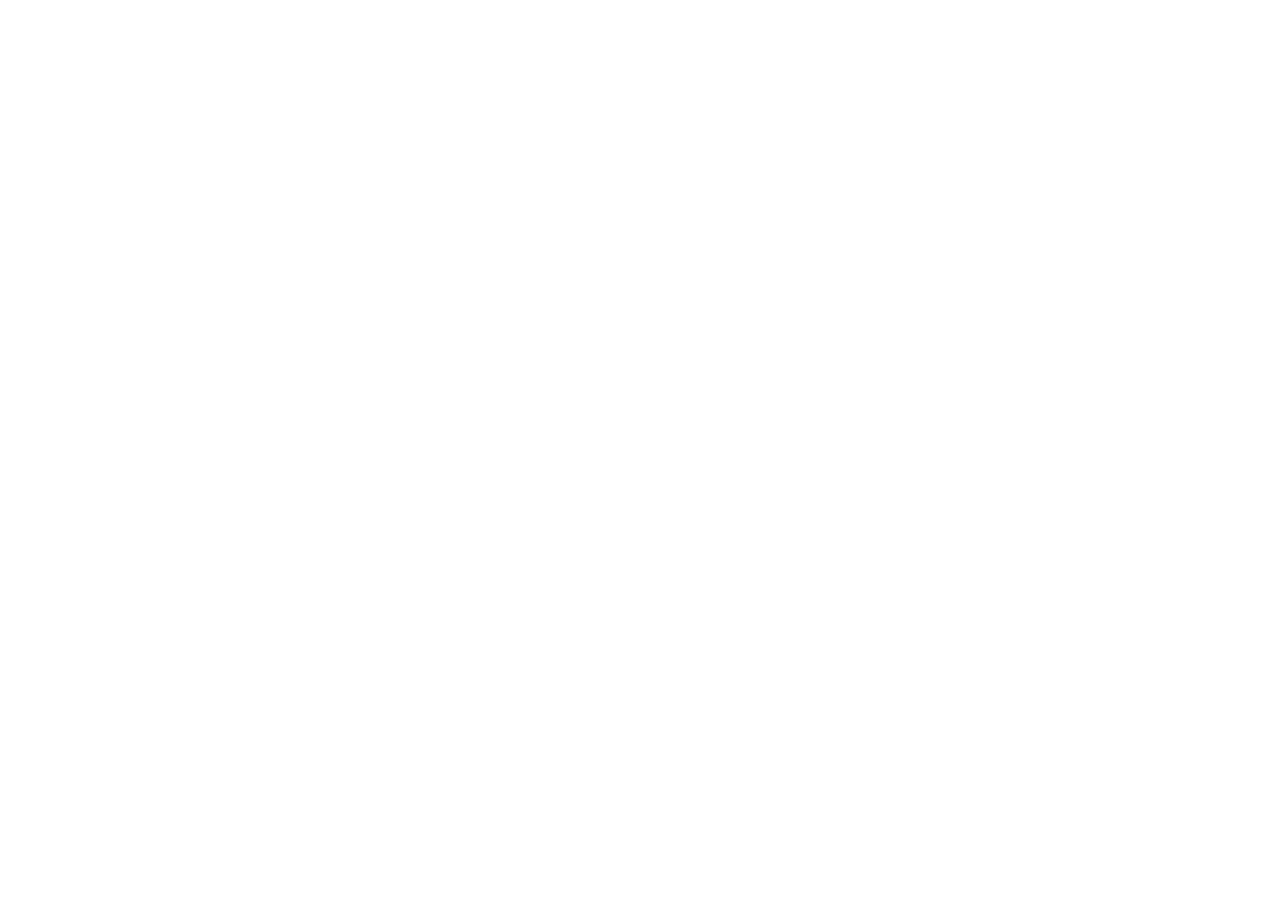
==== index.html @ 1ef2b85d "初始化大事件" ====
<!DOCTYPE html>
<html lang="en">
<head>
    <meta charset="UTF-8">
    <meta name="viewport" content="width=device-width, initial-scale=1.0">
    <title>Document</title>
</head>
<body>
    
</body>
</html>
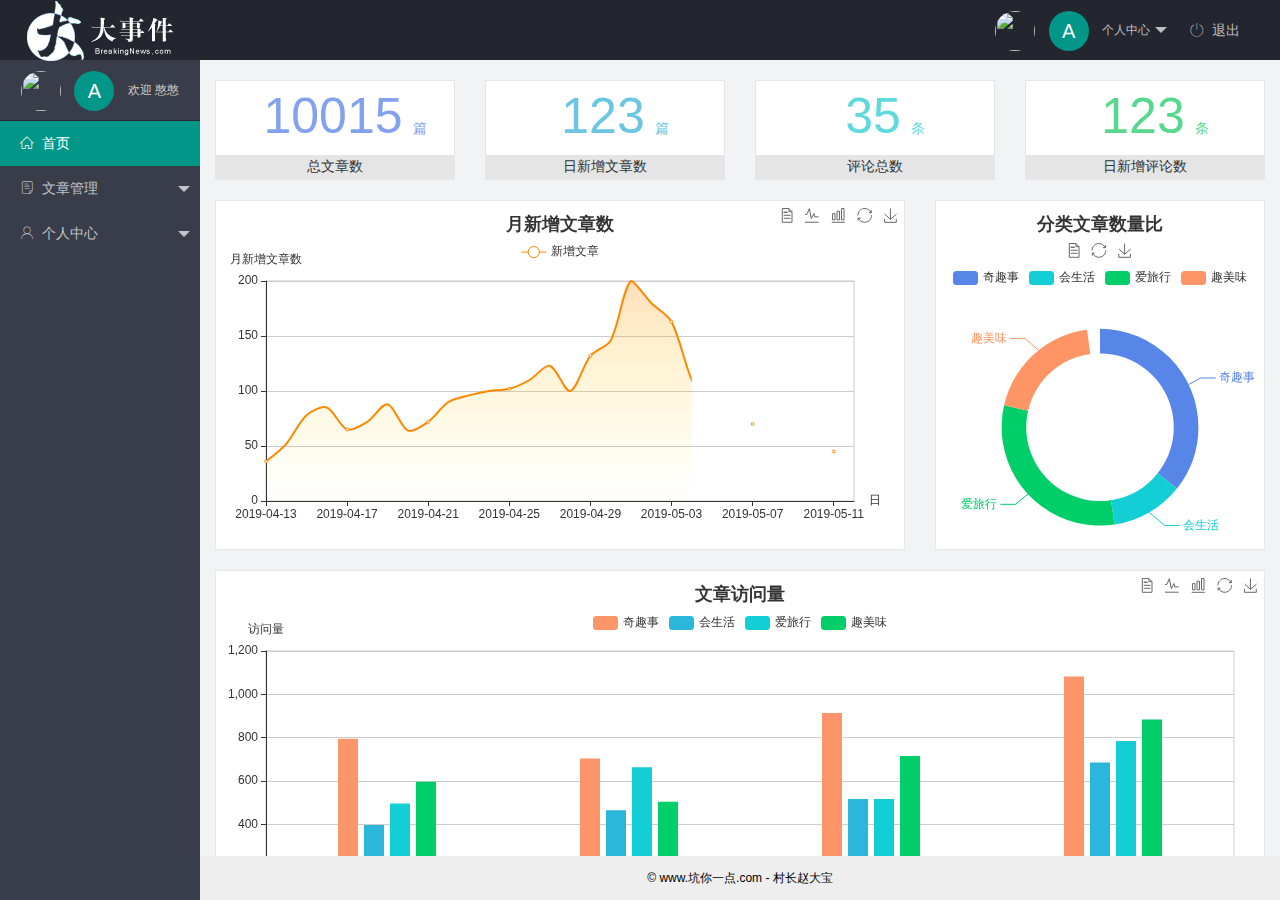
==== commit f888403e: "首页开发完毕" ====
--- a/index.html
+++ b/index.html
@@ -1,11 +1,123 @@
 <!DOCTYPE html>
 <html lang="en">
-<head>
-    <meta charset="UTF-8">
-    <meta name="viewport" content="width=device-width, initial-scale=1.0">
-    <title>Document</title>
-</head>
-<body>
-    
-</body>
-</html>+  <head>
+    <meta charset="UTF-8" />
+    <meta name="viewport" content="width=device-width, initial-scale=1.0" />
+    <title>后台主页</title>
+    <!-- 引入第三方字体图标 -->
+    <link rel="stylesheet" href="/assets/fonts/iconfont.css" />
+    <link rel="stylesheet" href="/assets/lib/layui/css/layui.css" />
+    <link rel="stylesheet" href="/assets/css/index.css" />
+  </head>
+  <body class="layui-layout-body">
+    <div class="layui-layout layui-layout-admin">
+      <div class="layui-header">
+        <div class="layui-logo">
+          <img src="/assets/images/logo.png" alt="" />
+        </div>
+        <!-- 头部区域（可配合layui已有的水平导航） -->
+        <ul class="layui-nav layui-layout-right">
+          <li class="layui-nav-item">
+            <a href="javascript:;" class="userinfo">
+              <img src="http://t.cn/RCzsdCq" class="layui-nav-img" />
+              <span class="text-avatar">A</span>
+              个人中心
+            </a>
+            <dl class="layui-nav-child">
+              <dd><a href="">基本资料</a></dd>
+              <dd><a href="">头像修改</a></dd>
+              <dd><a href="">密码重置</a></dd>
+            </dl>
+          </li>
+          <li class="layui-nav-item">
+            <a href="javascript:;" id="btnLogout"><span class="iconfont icon-tuichu"></span>退出</a>
+          </li>
+        </ul>
+      </div>
+
+      <div class="layui-side layui-bg-black">
+        <div class="layui-side-scroll">
+          <!-- 左侧导航区域（可配合layui已有的垂直导航） -->
+          <ul
+            class="layui-nav layui-nav-tree lay-shrink='all'"
+            lay-filter="test"
+          >
+          <!-- 默认首页被选中 -->
+          <div  class="userinfo">
+            <img src="http://t.cn/RCzsdCq" class="layui-nav-img" />
+            <span class="text-avatar">A</span>
+            <span id="welcome">欢迎  憨憨</span>
+        </div>
+            <li class="layui-nav-item layui-this">
+              <a href="/home/dashboard.html" target="fm"
+                ><span class="iconfont icon-home"></span>首页</a
+              >
+            </li>
+            <li class="layui-nav-item">
+              <a class="" href="javascript:;"
+                ><span class="iconfont icon-16"></span>文章管理</a
+              >
+              <dl class="layui-nav-child">
+                <dd>
+                  <a href="javascript:;"
+                    ><i class="layui-icon layui-icon-app"></i>文章类别</a
+                  >
+                </dd>
+                <dd>
+                  <a href="javascript:;"
+                    ><i class="layui-icon layui-icon-app"></i>文章列表</a
+                  >
+                </dd>
+                <dd>
+                  <a href="javascript:;"
+                    ><i class="layui-icon layui-icon-app"></i>发布文章</a
+                  >
+                </dd>
+              </dl>
+            </li>
+            <li class="layui-nav-item">
+              <a href="javascript:;"
+                ><span class="iconfont icon-user"></span>个人中心</a
+              >
+              <dl class="layui-nav-child">
+                <dd>
+                  <a href="javascript:;"
+                    ><i class="layui-icon layui-icon-app"></i>基本资料</a
+                  >
+                </dd>
+                <dd>
+                  <a href="javascript:;"
+                    ><i class="layui-icon layui-icon-app"></i>更换头像</a
+                  >
+                </dd>
+                <dd>
+                  <a href="javascript:;"
+                    ><i class="layui-icon layui-icon-app"></i>重置密码</a
+                  >
+                </dd>
+              </dl>
+            </li>
+          </ul>
+        </div>
+      </div>
+
+      <div class="layui-body">
+        <!-- 内容主体区域 -->
+        <!-- 区域默认显示首页的内容 -->
+        <iframe src="/home/dashboard.html" name="fm" frameborder="0"></iframe>
+      </div>
+
+      <div class="layui-footer">
+        <!-- 底部固定区域 -->
+        © www.坑你一点.com - 村长赵大宝
+      </div>
+    </div>
+    <script src="/assets/lib/layui/layui.all.js"></script>
+    <!-- 导入jq文件 -->
+    <script src="/assets/lib/jquery.js"></script>
+    <!-- 导入baseapi文件 -->
+    <script src="/assets/js/baseAPI.js"></script>
+    <!-- 导入自己的js文件 -->
+    <script src="/assets/js/index.js"></script>
+  </body>
+</html>
--- a/assets/fonts/iconfont.css
+++ b/assets/fonts/iconfont.css
@@ -0,0 +1,37 @@
+@font-face {font-family: "iconfont";
+  src: url('iconfont.eot?t=1576139966484'); /* IE9 */
+  src: url('iconfont.eot?t=1576139966484#iefix') format('embedded-opentype'), /* IE6-IE8 */
+  url('[data-uri]') format('woff2'),
+  url('iconfont.woff?t=1576139966484') format('woff'),
+  url('iconfont.ttf?t=1576139966484') format('truetype'), /* chrome, firefox, opera, Safari, Android, iOS 4.2+ */
+  url('iconfont.svg?t=1576139966484#iconfont') format('svg'); /* iOS 4.1- */
+}
+
+.iconfont {
+  font-family: "iconfont" !important;
+  font-size: 16px;
+  font-style: normal;
+  -webkit-font-smoothing: antialiased;
+  -moz-osx-font-smoothing: grayscale;
+}
+
+.icon-home:before {
+  content: "\e6a9";
+}
+
+.icon-user:before {
+  content: "\e614";
+}
+
+.icon-pinglun:before {
+  content: "\e616";
+}
+
+.icon-tuichu:before {
+  content: "\e865";
+}
+
+.icon-16:before {
+  content: "\e615";
+}
+
--- a/assets/lib/layui/css/layui.css
+++ b/assets/lib/layui/css/layui.css
@@ -0,0 +1,2 @@
+/** layui-v2.5.5 MIT License By https://www.layui.com */
+ .layui-inline,img{display:inline-block;vertical-align:middle}h1,h2,h3,h4,h5,h6{font-weight:400}.layui-edge,.layui-header,.layui-inline,.layui-main{position:relative}.layui-body,.layui-edge,.layui-elip{overflow:hidden}.layui-btn,.layui-edge,.layui-inline,img{vertical-align:middle}.layui-btn,.layui-disabled,.layui-icon,.layui-unselect{-moz-user-select:none;-webkit-user-select:none;-ms-user-select:none}.layui-elip,.layui-form-checkbox span,.layui-form-pane .layui-form-label{text-overflow:ellipsis;white-space:nowrap}.layui-breadcrumb,.layui-tree-btnGroup{visibility:hidden}blockquote,body,button,dd,div,dl,dt,form,h1,h2,h3,h4,h5,h6,input,li,ol,p,pre,td,textarea,th,ul{margin:0;padding:0;-webkit-tap-highlight-color:rgba(0,0,0,0)}a:active,a:hover{outline:0}img{border:none}li{list-style:none}table{border-collapse:collapse;border-spacing:0}h4,h5,h6{font-size:100%}button,input,optgroup,option,select,textarea{font-family:inherit;font-size:inherit;font-style:inherit;font-weight:inherit;outline:0}pre{white-space:pre-wrap;white-space:-moz-pre-wrap;white-space:-pre-wrap;white-space:-o-pre-wrap;word-wrap:break-word}body{line-height:24px;font:14px Helvetica Neue,Helvetica,PingFang SC,Tahoma,Arial,sans-serif}hr{height:1px;margin:10px 0;border:0;clear:both}a{color:#333;text-decoration:none}a:hover{color:#777}a cite{font-style:normal;*cursor:pointer}.layui-border-box,.layui-border-box *{box-sizing:border-box}.layui-box,.layui-box *{box-sizing:content-box}.layui-clear{clear:both;*zoom:1}.layui-clear:after{content:'\20';clear:both;*zoom:1;display:block;height:0}.layui-inline{*display:inline;*zoom:1}.layui-edge{display:inline-block;width:0;height:0;border-width:6px;border-style:dashed;border-color:transparent}.layui-edge-top{top:-4px;border-bottom-color:#999;border-bottom-style:solid}.layui-edge-right{border-left-color:#999;border-left-style:solid}.layui-edge-bottom{top:2px;border-top-color:#999;border-top-style:solid}.layui-edge-left{border-right-color:#999;border-right-style:solid}.layui-disabled,.layui-disabled:hover{color:#d2d2d2!important;cursor:not-allowed!important}.layui-circle{border-radius:100%}.layui-show{display:block!important}.layui-hide{display:none!important}@font-face{font-family:layui-icon;src:url(../font/iconfont.eot?v=250);src:url(../font/iconfont.eot?v=250#iefix) format('embedded-opentype'),url(../font/iconfont.woff2?v=250) format('woff2'),url(../font/iconfont.woff?v=250) format('woff'),url(../font/iconfont.ttf?v=250) format('truetype'),url(../font/iconfont.svg?v=250#layui-icon) format('svg')}.layui-icon{font-family:layui-icon!important;font-size:16px;font-style:normal;-webkit-font-smoothing:antialiased;-moz-osx-font-smoothing:grayscale}.layui-icon-reply-fill:before{content:"\e611"}.layui-icon-set-fill:before{content:"\e614"}.layui-icon-menu-fill:before{content:"\e60f"}.layui-icon-search:before{content:"\e615"}.layui-icon-share:before{content:"\e641"}.layui-icon-set-sm:before{content:"\e620"}.layui-icon-engine:before{content:"\e628"}.layui-icon-close:before{content:"\1006"}.layui-icon-close-fill:before{content:"\1007"}.layui-icon-chart-screen:before{content:"\e629"}.layui-icon-star:before{content:"\e600"}.layui-icon-circle-dot:before{content:"\e617"}.layui-icon-chat:before{content:"\e606"}.layui-icon-release:before{content:"\e609"}.layui-icon-list:before{content:"\e60a"}.layui-icon-chart:before{content:"\e62c"}.layui-icon-ok-circle:before{content:"\1005"}.layui-icon-layim-theme:before{content:"\e61b"}.layui-icon-table:before{content:"\e62d"}.layui-icon-right:before{content:"\e602"}.layui-icon-left:before{content:"\e603"}.layui-icon-cart-simple:before{content:"\e698"}.layui-icon-face-cry:before{content:"\e69c"}.layui-icon-face-smile:before{content:"\e6af"}.layui-icon-survey:before{content:"\e6b2"}.layui-icon-tree:before{content:"\e62e"}.layui-icon-upload-circle:before{content:"\e62f"}.layui-icon-add-circle:before{content:"\e61f"}.layui-icon-download-circle:before{content:"\e601"}.layui-icon-templeate-1:before{content:"\e630"}.layui-icon-util:before{content:"\e631"}.layui-icon-face-surprised:before{content:"\e664"}.layui-icon-edit:before{content:"\e642"}.layui-icon-speaker:before{content:"\e645"}.layui-icon-down:before{content:"\e61a"}.layui-icon-file:before{content:"\e621"}.layui-icon-layouts:before{content:"\e632"}.layui-icon-rate-half:before{content:"\e6c9"}.layui-icon-add-circle-fine:before{content:"\e608"}.layui-icon-prev-circle:before{content:"\e633"}.layui-icon-read:before{content:"\e705"}.layui-icon-404:before{content:"\e61c"}.layui-icon-carousel:before{content:"\e634"}.layui-icon-help:before{content:"\e607"}.layui-icon-code-circle:before{content:"\e635"}.layui-icon-water:before{content:"\e636"}.layui-icon-username:before{content:"\e66f"}.layui-icon-find-fill:before{content:"\e670"}.layui-icon-about:before{content:"\e60b"}.layui-icon-location:before{content:"\e715"}.layui-icon-up:before{content:"\e619"}.layui-icon-pause:before{content:"\e651"}.layui-icon-date:before{content:"\e637"}.layui-icon-layim-uploadfile:before{content:"\e61d"}.layui-icon-delete:before{content:"\e640"}.layui-icon-play:before{content:"\e652"}.layui-icon-top:before{content:"\e604"}.layui-icon-friends:before{content:"\e612"}.layui-icon-refresh-3:before{content:"\e9aa"}.layui-icon-ok:before{content:"\e605"}.layui-icon-layer:before{content:"\e638"}.layui-icon-face-smile-fine:before{content:"\e60c"}.layui-icon-dollar:before{content:"\e659"}.layui-icon-group:before{content:"\e613"}.layui-icon-layim-download:before{content:"\e61e"}.layui-icon-picture-fine:before{content:"\e60d"}.layui-icon-link:before{content:"\e64c"}.layui-icon-diamond:before{content:"\e735"}.layui-icon-log:before{content:"\e60e"}.layui-icon-rate-solid:before{content:"\e67a"}.layui-icon-fonts-del:before{content:"\e64f"}.layui-icon-unlink:before{content:"\e64d"}.layui-icon-fonts-clear:before{content:"\e639"}.layui-icon-triangle-r:before{content:"\e623"}.layui-icon-circle:before{content:"\e63f"}.layui-icon-radio:before{content:"\e643"}.layui-icon-align-center:before{content:"\e647"}.layui-icon-align-right:before{content:"\e648"}.layui-icon-align-left:before{content:"\e649"}.layui-icon-loading-1:before{content:"\e63e"}.layui-icon-return:before{content:"\e65c"}.layui-icon-fonts-strong:before{content:"\e62b"}.layui-icon-upload:before{content:"\e67c"}.layui-icon-dialogue:before{content:"\e63a"}.layui-icon-video:before{content:"\e6ed"}.layui-icon-headset:before{content:"\e6fc"}.layui-icon-cellphone-fine:before{content:"\e63b"}.layui-icon-add-1:before{content:"\e654"}.layui-icon-face-smile-b:before{content:"\e650"}.layui-icon-fonts-html:before{content:"\e64b"}.layui-icon-form:before{content:"\e63c"}.layui-icon-cart:before{content:"\e657"}.layui-icon-camera-fill:before{content:"\e65d"}.layui-icon-tabs:before{content:"\e62a"}.layui-icon-fonts-code:before{content:"\e64e"}.layui-icon-fire:before{content:"\e756"}.layui-icon-set:before{content:"\e716"}.layui-icon-fonts-u:before{content:"\e646"}.layui-icon-triangle-d:before{content:"\e625"}.layui-icon-tips:before{content:"\e702"}.layui-icon-picture:before{content:"\e64a"}.layui-icon-more-vertical:before{content:"\e671"}.layui-icon-flag:before{content:"\e66c"}.layui-icon-loading:before{content:"\e63d"}.layui-icon-fonts-i:before{content:"\e644"}.layui-icon-refresh-1:before{content:"\e666"}.layui-icon-rmb:before{content:"\e65e"}.layui-icon-home:before{content:"\e68e"}.layui-icon-user:before{content:"\e770"}.layui-icon-notice:before{content:"\e667"}.layui-icon-login-weibo:before{content:"\e675"}.layui-icon-voice:before{content:"\e688"}.layui-icon-upload-drag:before{content:"\e681"}.layui-icon-login-qq:before{content:"\e676"}.layui-icon-snowflake:before{content:"\e6b1"}.layui-icon-file-b:before{content:"\e655"}.layui-icon-template:before{content:"\e663"}.layui-icon-auz:before{content:"\e672"}.layui-icon-console:before{content:"\e665"}.layui-icon-app:before{content:"\e653"}.layui-icon-prev:before{content:"\e65a"}.layui-icon-website:before{content:"\e7ae"}.layui-icon-next:before{content:"\e65b"}.layui-icon-component:before{content:"\e857"}.layui-icon-more:before{content:"\e65f"}.layui-icon-login-wechat:before{content:"\e677"}.layui-icon-shrink-right:before{content:"\e668"}.layui-icon-spread-left:before{content:"\e66b"}.layui-icon-camera:before{content:"\e660"}.layui-icon-note:before{content:"\e66e"}.layui-icon-refresh:before{content:"\e669"}.layui-icon-female:before{content:"\e661"}.layui-icon-male:before{content:"\e662"}.layui-icon-password:before{content:"\e673"}.layui-icon-senior:before{content:"\e674"}.layui-icon-theme:before{content:"\e66a"}.layui-icon-tread:before{content:"\e6c5"}.layui-icon-praise:before{content:"\e6c6"}.layui-icon-star-fill:before{content:"\e658"}.layui-icon-rate:before{content:"\e67b"}.layui-icon-template-1:before{content:"\e656"}.layui-icon-vercode:before{content:"\e679"}.layui-icon-cellphone:before{content:"\e678"}.layui-icon-screen-full:before{content:"\e622"}.layui-icon-screen-restore:before{content:"\e758"}.layui-icon-cols:before{content:"\e610"}.layui-icon-export:before{content:"\e67d"}.layui-icon-print:before{content:"\e66d"}.layui-icon-slider:before{content:"\e714"}.layui-icon-addition:before{content:"\e624"}.layui-icon-subtraction:before{content:"\e67e"}.layui-icon-service:before{content:"\e626"}.layui-icon-transfer:before{content:"\e691"}.layui-main{width:1140px;margin:0 auto}.layui-header{z-index:1000;height:60px}.layui-header a:hover{transition:all .5s;-webkit-transition:all .5s}.layui-side{position:fixed;left:0;top:0;bottom:0;z-index:999;width:200px;overflow-x:hidden}.layui-side-scroll{position:relative;width:220px;height:100%;overflow-x:hidden}.layui-body{position:absolute;left:200px;right:0;top:0;bottom:0;z-index:998;width:auto;overflow-y:auto;box-sizing:border-box}.layui-layout-body{overflow:hidden}.layui-layout-admin .layui-header{background-color:#23262E}.layui-layout-admin .layui-side{top:60px;width:200px;overflow-x:hidden}.layui-layout-admin .layui-body{position:fixed;top:60px;bottom:44px}.layui-layout-admin .layui-main{width:auto;margin:0 15px}.layui-layout-admin .layui-footer{position:fixed;left:200px;right:0;bottom:0;height:44px;line-height:44px;padding:0 15px;background-color:#eee}.layui-layout-admin .layui-logo{position:absolute;left:0;top:0;width:200px;height:100%;line-height:60px;text-align:center;color:#009688;font-size:16px}.layui-layout-admin .layui-header .layui-nav{background:0 0}.layui-layout-left{position:absolute!important;left:200px;top:0}.layui-layout-right{position:absolute!important;right:0;top:0}.layui-container{position:relative;margin:0 auto;padding:0 15px;box-sizing:border-box}.layui-fluid{position:relative;margin:0 auto;padding:0 15px}.layui-row:after,.layui-row:before{content:'';display:block;clear:both}.layui-col-lg1,.layui-col-lg10,.layui-col-lg11,.layui-col-lg12,.layui-col-lg2,.layui-col-lg3,.layui-col-lg4,.layui-col-lg5,.layui-col-lg6,.layui-col-lg7,.layui-col-lg8,.layui-col-lg9,.layui-col-md1,.layui-col-md10,.layui-col-md11,.layui-col-md12,.layui-col-md2,.layui-col-md3,.layui-col-md4,.layui-col-md5,.layui-col-md6,.layui-col-md7,.layui-col-md8,.layui-col-md9,.layui-col-sm1,.layui-col-sm10,.layui-col-sm11,.layui-col-sm12,.layui-col-sm2,.layui-col-sm3,.layui-col-sm4,.layui-col-sm5,.layui-col-sm6,.layui-col-sm7,.layui-col-sm8,.layui-col-sm9,.layui-col-xs1,.layui-col-xs10,.layui-col-xs11,.layui-col-xs12,.layui-col-xs2,.layui-col-xs3,.layui-col-xs4,.layui-col-xs5,.layui-col-xs6,.layui-col-xs7,.layui-col-xs8,.layui-col-xs9{position:relative;display:block;box-sizing:border-box}.layui-col-xs1,.layui-col-xs10,.layui-col-xs11,.layui-col-xs12,.layui-col-xs2,.layui-col-xs3,.layui-col-xs4,.layui-col-xs5,.layui-col-xs6,.layui-col-xs7,.layui-col-xs8,.layui-col-xs9{float:left}.layui-col-xs1{width:8.33333333%}.layui-col-xs2{width:16.66666667%}.layui-col-xs3{width:25%}.layui-col-xs4{width:33.33333333%}.layui-col-xs5{width:41.66666667%}.layui-col-xs6{width:50%}.layui-col-xs7{width:58.33333333%}.layui-col-xs8{width:66.66666667%}.layui-col-xs9{width:75%}.layui-col-xs10{width:83.33333333%}.layui-col-xs11{width:91.66666667%}.layui-col-xs12{width:100%}.layui-col-xs-offset1{margin-left:8.33333333%}.layui-col-xs-offset2{margin-left:16.66666667%}.layui-col-xs-offset3{margin-left:25%}.layui-col-xs-offset4{margin-left:33.33333333%}.layui-col-xs-offset5{margin-left:41.66666667%}.layui-col-xs-offset6{margin-left:50%}.layui-col-xs-offset7{margin-left:58.33333333%}.layui-col-xs-offset8{margin-left:66.66666667%}.layui-col-xs-offset9{margin-left:75%}.layui-col-xs-offset10{margin-left:83.33333333%}.layui-col-xs-offset11{margin-left:91.66666667%}.layui-col-xs-offset12{margin-left:100%}@media screen and (max-width:768px){.layui-hide-xs{display:none!important}.layui-show-xs-block{display:block!important}.layui-show-xs-inline{display:inline!important}.layui-show-xs-inline-block{display:inline-block!important}}@media screen and (min-width:768px){.layui-container{width:750px}.layui-hide-sm{display:none!important}.layui-show-sm-block{display:block!important}.layui-show-sm-inline{display:inline!important}.layui-show-sm-inline-block{display:inline-block!important}.layui-col-sm1,.layui-col-sm10,.layui-col-sm11,.layui-col-sm12,.layui-col-sm2,.layui-col-sm3,.layui-col-sm4,.layui-col-sm5,.layui-col-sm6,.layui-col-sm7,.layui-col-sm8,.layui-col-sm9{float:left}.layui-col-sm1{width:8.33333333%}.layui-col-sm2{width:16.66666667%}.layui-col-sm3{width:25%}.layui-col-sm4{width:33.33333333%}.layui-col-sm5{width:41.66666667%}.layui-col-sm6{width:50%}.layui-col-sm7{width:58.33333333%}.layui-col-sm8{width:66.66666667%}.layui-col-sm9{width:75%}.layui-col-sm10{width:83.33333333%}.layui-col-sm11{width:91.66666667%}.layui-col-sm12{width:100%}.layui-col-sm-offset1{margin-left:8.33333333%}.layui-col-sm-offset2{margin-left:16.66666667%}.layui-col-sm-offset3{margin-left:25%}.layui-col-sm-offset4{margin-left:33.33333333%}.layui-col-sm-offset5{margin-left:41.66666667%}.layui-col-sm-offset6{margin-left:50%}.layui-col-sm-offset7{margin-left:58.33333333%}.layui-col-sm-offset8{margin-left:66.66666667%}.layui-col-sm-offset9{margin-left:75%}.layui-col-sm-offset10{margin-left:83.33333333%}.layui-col-sm-offset11{margin-left:91.66666667%}.layui-col-sm-offset12{margin-left:100%}}@media screen and (min-width:992px){.layui-container{width:970px}.layui-hide-md{display:none!important}.layui-show-md-block{display:block!important}.layui-show-md-inline{display:inline!important}.layui-show-md-inline-block{display:inline-block!important}.layui-col-md1,.layui-col-md10,.layui-col-md11,.layui-col-md12,.layui-col-md2,.layui-col-md3,.layui-col-md4,.layui-col-md5,.layui-col-md6,.layui-col-md7,.layui-col-md8,.layui-col-md9{float:left}.layui-col-md1{width:8.33333333%}.layui-col-md2{width:16.66666667%}.layui-col-md3{width:25%}.layui-col-md4{width:33.33333333%}.layui-col-md5{width:41.66666667%}.layui-col-md6{width:50%}.layui-col-md7{width:58.33333333%}.layui-col-md8{width:66.66666667%}.layui-col-md9{width:75%}.layui-col-md10{width:83.33333333%}.layui-col-md11{width:91.66666667%}.layui-col-md12{width:100%}.layui-col-md-offset1{margin-left:8.33333333%}.layui-col-md-offset2{margin-left:16.66666667%}.layui-col-md-offset3{margin-left:25%}.layui-col-md-offset4{margin-left:33.33333333%}.layui-col-md-offset5{margin-left:41.66666667%}.layui-col-md-offset6{margin-left:50%}.layui-col-md-offset7{margin-left:58.33333333%}.layui-col-md-offset8{margin-left:66.66666667%}.layui-col-md-offset9{margin-left:75%}.layui-col-md-offset10{margin-left:83.33333333%}.layui-col-md-offset11{margin-left:91.66666667%}.layui-col-md-offset12{margin-left:100%}}@media screen and (min-width:1200px){.layui-container{width:1170px}.layui-hide-lg{display:none!important}.layui-show-lg-block{display:block!important}.layui-show-lg-inline{display:inline!important}.layui-show-lg-inline-block{display:inline-block!important}.layui-col-lg1,.layui-col-lg10,.layui-col-lg11,.layui-col-lg12,.layui-col-lg2,.layui-col-lg3,.layui-col-lg4,.layui-col-lg5,.layui-col-lg6,.layui-col-lg7,.layui-col-lg8,.layui-col-lg9{float:left}.layui-col-lg1{width:8.33333333%}.layui-col-lg2{width:16.66666667%}.layui-col-lg3{width:25%}.layui-col-lg4{width:33.33333333%}.layui-col-lg5{width:41.66666667%}.layui-col-lg6{width:50%}.layui-col-lg7{width:58.33333333%}.layui-col-lg8{width:66.66666667%}.layui-col-lg9{width:75%}.layui-col-lg10{width:83.33333333%}.layui-col-lg11{width:91.66666667%}.layui-col-lg12{width:100%}.layui-col-lg-offset1{margin-left:8.33333333%}.layui-col-lg-offset2{margin-left:16.66666667%}.layui-col-lg-offset3{margin-left:25%}.layui-col-lg-offset4{margin-left:33.33333333%}.layui-col-lg-offset5{margin-left:41.66666667%}.layui-col-lg-offset6{margin-left:50%}.layui-col-lg-offset7{margin-left:58.33333333%}.layui-col-lg-offset8{margin-left:66.66666667%}.layui-col-lg-offset9{margin-left:75%}.layui-col-lg-offset10{margin-left:83.33333333%}.layui-col-lg-offset11{margin-left:91.66666667%}.layui-col-lg-offset12{margin-left:100%}}.layui-col-space1{margin:-.5px}.layui-col-space1>*{padding:.5px}.layui-col-space3{margin:-1.5px}.layui-col-space3>*{padding:1.5px}.layui-col-space5{margin:-2.5px}.layui-col-space5>*{padding:2.5px}.layui-col-space8{margin:-3.5px}.layui-col-space8>*{padding:3.5px}.layui-col-space10{margin:-5px}.layui-col-space10>*{padding:5px}.layui-col-space12{margin:-6px}.layui-col-space12>*{padding:6px}.layui-col-space15{margin:-7.5px}.layui-col-space15>*{padding:7.5px}.layui-col-space18{margin:-9px}.layui-col-space18>*{padding:9px}.layui-col-space20{margin:-10px}.layui-col-space20>*{padding:10px}.layui-col-space22{margin:-11px}.layui-col-space22>*{padding:11px}.layui-col-space25{margin:-12.5px}.layui-col-space25>*{padding:12.5px}.layui-col-space30{margin:-15px}.layui-col-space30>*{padding:15px}.layui-btn,.layui-input,.layui-select,.layui-textarea,.layui-upload-button{outline:0;-webkit-appearance:none;transition:all .3s;-webkit-transition:all .3s;box-sizing:border-box}.layui-elem-quote{margin-bottom:10px;padding:15px;line-height:22px;border-left:5px solid #009688;border-radius:0 2px 2px 0;background-color:#f2f2f2}.layui-quote-nm{border-style:solid;border-width:1px 1px 1px 5px;background:0 0}.layui-elem-field{margin-bottom:10px;padding:0;border-width:1px;border-style:solid}.layui-elem-field legend{margin-left:20px;padding:0 10px;font-size:20px;font-weight:300}.layui-field-title{margin:10px 0 20px;border-width:1px 0 0}.layui-field-box{padding:10px 15px}.layui-field-title .layui-field-box{padding:10px 0}.layui-progress{position:relative;height:6px;border-radius:20px;background-color:#e2e2e2}.layui-progress-bar{position:absolute;left:0;top:0;width:0;max-width:100%;height:6px;border-radius:20px;text-align:right;background-color:#5FB878;transition:all .3s;-webkit-transition:all .3s}.layui-progress-big,.layui-progress-big .layui-progress-bar{height:18px;line-height:18px}.layui-progress-text{position:relative;top:-20px;line-height:18px;font-size:12px;color:#666}.layui-progress-big .layui-progress-text{position:static;padding:0 10px;color:#fff}.layui-collapse{border-width:1px;border-style:solid;border-radius:2px}.layui-colla-content,.layui-colla-item{border-top-width:1px;border-top-style:solid}.layui-colla-item:first-child{border-top:none}.layui-colla-title{position:relative;height:42px;line-height:42px;padding:0 15px 0 35px;color:#333;background-color:#f2f2f2;cursor:pointer;font-size:14px;overflow:hidden}.layui-colla-content{display:none;padding:10px 15px;line-height:22px;color:#666}.layui-colla-icon{position:absolute;left:15px;top:0;font-size:14px}.layui-card{margin-bottom:15px;border-radius:2px;background-color:#fff;box-shadow:0 1px 2px 0 rgba(0,0,0,.05)}.layui-card:last-child{margin-bottom:0}.layui-card-header{position:relative;height:42px;line-height:42px;padding:0 15px;border-bottom:1px solid #f6f6f6;color:#333;border-radius:2px 2px 0 0;font-size:14px}.layui-bg-black,.layui-bg-blue,.layui-bg-cyan,.layui-bg-green,.layui-bg-orange,.layui-bg-red{color:#fff!important}.layui-card-body{position:relative;padding:10px 15px;line-height:24px}.layui-card-body[pad15]{padding:15px}.layui-card-body[pad20]{padding:20px}.layui-card-body .layui-table{margin:5px 0}.layui-card .layui-tab{margin:0}.layui-panel-window{position:relative;padding:15px;border-radius:0;border-top:5px solid #E6E6E6;background-color:#fff}.layui-auxiliar-moving{position:fixed;left:0;right:0;top:0;bottom:0;width:100%;height:100%;background:0 0;z-index:9999999999}.layui-form-label,.layui-form-mid,.layui-form-select,.layui-input-block,.layui-input-inline,.layui-textarea{position:relative}.layui-bg-red{background-color:#FF5722!important}.layui-bg-orange{background-color:#FFB800!important}.layui-bg-green{background-color:#009688!important}.layui-bg-cyan{background-color:#2F4056!important}.layui-bg-blue{background-color:#1E9FFF!important}.layui-bg-black{background-color:#393D49!important}.layui-bg-gray{background-color:#eee!important;color:#666!important}.layui-badge-rim,.layui-colla-content,.layui-colla-item,.layui-collapse,.layui-elem-field,.layui-form-pane .layui-form-item[pane],.layui-form-pane .layui-form-label,.layui-input,.layui-layedit,.layui-layedit-tool,.layui-quote-nm,.layui-select,.layui-tab-bar,.layui-tab-card,.layui-tab-title,.layui-tab-title .layui-this:after,.layui-textarea{border-color:#e6e6e6}.layui-timeline-item:before,hr{background-color:#e6e6e6}.layui-text{line-height:22px;font-size:14px;color:#666}.layui-text h1,.layui-text h2,.layui-text h3{font-weight:500;color:#333}.layui-text h1{font-size:30px}.layui-text h2{font-size:24px}.layui-text h3{font-size:18px}.layui-text a:not(.layui-btn){color:#01AAED}.layui-text a:not(.layui-btn):hover{text-decoration:underline}.layui-text ul{padding:5px 0 5px 15px}.layui-text ul li{margin-top:5px;list-style-type:disc}.layui-text em,.layui-word-aux{color:#999!important;padding:0 5px!important}.layui-btn{display:inline-block;height:38px;line-height:38px;padding:0 18px;background-color:#009688;color:#fff;white-space:nowrap;text-align:center;font-size:14px;border:none;border-radius:2px;cursor:pointer}.layui-btn:hover{opacity:.8;filter:alpha(opacity=80);color:#fff}.layui-btn:active{opacity:1;filter:alpha(opacity=100)}.layui-btn+.layui-btn{margin-left:10px}.layui-btn-container{font-size:0}.layui-btn-container .layui-btn{margin-right:10px;margin-bottom:10px}.layui-btn-container .layui-btn+.layui-btn{margin-left:0}.layui-table .layui-btn-container .layui-btn{margin-bottom:9px}.layui-btn-radius{border-radius:100px}.layui-btn .layui-icon{margin-right:3px;font-size:18px;vertical-align:bottom;vertical-align:middle\9}.layui-btn-primary{border:1px solid #C9C9C9;background-color:#fff;color:#555}.layui-btn-primary:hover{border-color:#009688;color:#333}.layui-btn-normal{background-color:#1E9FFF}.layui-btn-warm{background-color:#FFB800}.layui-btn-danger{background-color:#FF5722}.layui-btn-checked{background-color:#5FB878}.layui-btn-disabled,.layui-btn-disabled:active,.layui-btn-disabled:hover{border:1px solid #e6e6e6;background-color:#FBFBFB;color:#C9C9C9;cursor:not-allowed;opacity:1}.layui-btn-lg{height:44px;line-height:44px;padding:0 25px;font-size:16px}.layui-btn-sm{height:30px;line-height:30px;padding:0 10px;font-size:12px}.layui-btn-sm i{font-size:16px!important}.layui-btn-xs{height:22px;line-height:22px;padding:0 5px;font-size:12px}.layui-btn-xs i{font-size:14px!important}.layui-btn-group{display:inline-block;vertical-align:middle;font-size:0}.layui-btn-group .layui-btn{margin-left:0!important;margin-right:0!important;border-left:1px solid rgba(255,255,255,.5);border-radius:0}.layui-btn-group .layui-btn-primary{border-left:none}.layui-btn-group .layui-btn-primary:hover{border-color:#C9C9C9;color:#009688}.layui-btn-group .layui-btn:first-child{border-left:none;border-radius:2px 0 0 2px}.layui-btn-group .layui-btn-primary:first-child{border-left:1px solid #c9c9c9}.layui-btn-group .layui-btn:last-child{border-radius:0 2px 2px 0}.layui-btn-group .layui-btn+.layui-btn{margin-left:0}.layui-btn-group+.layui-btn-group{margin-left:10px}.layui-btn-fluid{width:100%}.layui-input,.layui-select,.layui-textarea{height:38px;line-height:1.3;line-height:38px\9;border-width:1px;border-style:solid;background-color:#fff;border-radius:2px}.layui-input::-webkit-input-placeholder,.layui-select::-webkit-input-placeholder,.layui-textarea::-webkit-input-placeholder{line-height:1.3}.layui-input,.layui-textarea{display:block;width:100%;padding-left:10px}.layui-input:hover,.layui-textarea:hover{border-color:#D2D2D2!important}.layui-input:focus,.layui-textarea:focus{border-color:#C9C9C9!important}.layui-textarea{min-height:100px;height:auto;line-height:20px;padding:6px 10px;resize:vertical}.layui-select{padding:0 10px}.layui-form input[type=checkbox],.layui-form input[type=radio],.layui-form select{display:none}.layui-form [lay-ignore]{display:initial}.layui-form-item{margin-bottom:15px;clear:both;*zoom:1}.layui-form-item:after{content:'\20';clear:both;*zoom:1;display:block;height:0}.layui-form-label{float:left;display:block;padding:9px 15px;width:80px;font-weight:400;line-height:20px;text-align:right}.layui-form-label-col{display:block;float:none;padding:9px 0;line-height:20px;text-align:left}.layui-form-item .layui-inline{margin-bottom:5px;margin-right:10px}.layui-input-block{margin-left:110px;min-height:36px}.layui-input-inline{display:inline-block;vertical-align:middle}.layui-form-item .layui-input-inline{float:left;width:190px;margin-right:10px}.layui-form-text .layui-input-inline{width:auto}.layui-form-mid{float:left;display:block;padding:9px 0!important;line-height:20px;margin-right:10px}.layui-form-danger+.layui-form-select .layui-input,.layui-form-danger:focus{border-color:#FF5722!important}.layui-form-select .layui-input{padding-right:30px;cursor:pointer}.layui-form-select .layui-edge{position:absolute;right:10px;top:50%;margin-top:-3px;cursor:pointer;border-width:6px;border-top-color:#c2c2c2;border-top-style:solid;transition:all .3s;-webkit-transition:all .3s}.layui-form-select dl{display:none;position:absolute;left:0;top:42px;padding:5px 0;z-index:899;min-width:100%;border:1px solid #d2d2d2;max-height:300px;overflow-y:auto;background-color:#fff;border-radius:2px;box-shadow:0 2px 4px rgba(0,0,0,.12);box-sizing:border-box}.layui-form-select dl dd,.layui-form-select dl dt{padding:0 10px;line-height:36px;white-space:nowrap;overflow:hidden;text-overflow:ellipsis}.layui-form-select dl dt{font-size:12px;color:#999}.layui-form-select dl dd{cursor:pointer}.layui-form-select dl dd:hover{background-color:#f2f2f2;-webkit-transition:.5s all;transition:.5s all}.layui-form-select .layui-select-group dd{padding-left:20px}.layui-form-select dl dd.layui-select-tips{padding-left:10px!important;color:#999}.layui-form-select dl dd.layui-this{background-color:#5FB878;color:#fff}.layui-form-checkbox,.layui-form-select dl dd.layui-disabled{background-color:#fff}.layui-form-selected dl{display:block}.layui-form-checkbox,.layui-form-checkbox *,.layui-form-switch{display:inline-block;vertical-align:middle}.layui-form-selected .layui-edge{margin-top:-9px;-webkit-transform:rotate(180deg);transform:rotate(180deg);margin-top:-3px\9}:root .layui-form-selected .layui-edge{margin-top:-9px\0/IE9}.layui-form-selectup dl{top:auto;bottom:42px}.layui-select-none{margin:5px 0;text-align:center;color:#999}.layui-select-disabled .layui-disabled{border-color:#eee!important}.layui-select-disabled .layui-edge{border-top-color:#d2d2d2}.layui-form-checkbox{position:relative;height:30px;line-height:30px;margin-right:10px;padding-right:30px;cursor:pointer;font-size:0;-webkit-transition:.1s linear;transition:.1s linear;box-sizing:border-box}.layui-form-checkbox span{padding:0 10px;height:100%;font-size:14px;border-radius:2px 0 0 2px;background-color:#d2d2d2;color:#fff;overflow:hidden}.layui-form-checkbox:hover span{background-color:#c2c2c2}.layui-form-checkbox i{position:absolute;right:0;top:0;width:30px;height:28px;border:1px solid #d2d2d2;border-left:none;border-radius:0 2px 2px 0;color:#fff;font-size:20px;text-align:center}.layui-form-checkbox:hover i{border-color:#c2c2c2;color:#c2c2c2}.layui-form-checked,.layui-form-checked:hover{border-color:#5FB878}.layui-form-checked span,.layui-form-checked:hover span{background-color:#5FB878}.layui-form-checked i,.layui-form-checked:hover i{color:#5FB878}.layui-form-item .layui-form-checkbox{margin-top:4px}.layui-form-checkbox[lay-skin=primary]{height:auto!important;line-height:normal!important;min-width:18px;min-height:18px;border:none!important;margin-right:0;padding-left:28px;padding-right:0;background:0 0}.layui-form-checkbox[lay-skin=primary] span{padding-left:0;padding-right:15px;line-height:18px;background:0 0;color:#666}.layui-form-checkbox[lay-skin=primary] i{right:auto;left:0;width:16px;height:16px;line-height:16px;border:1px solid #d2d2d2;font-size:12px;border-radius:2px;background-color:#fff;-webkit-transition:.1s linear;transition:.1s linear}.layui-form-checkbox[lay-skin=primary]:hover i{border-color:#5FB878;color:#fff}.layui-form-checked[lay-skin=primary] i{border-color:#5FB878!important;background-color:#5FB878;color:#fff}.layui-checkbox-disbaled[lay-skin=primary] span{background:0 0!important;color:#c2c2c2}.layui-checkbox-disbaled[lay-skin=primary]:hover i{border-color:#d2d2d2}.layui-form-item .layui-form-checkbox[lay-skin=primary]{margin-top:10px}.layui-form-switch{position:relative;height:22px;line-height:22px;min-width:35px;padding:0 5px;margin-top:8px;border:1px solid #d2d2d2;border-radius:20px;cursor:pointer;background-color:#fff;-webkit-transition:.1s linear;transition:.1s linear}.layui-form-switch i{position:absolute;left:5px;top:3px;width:16px;height:16px;border-radius:20px;background-color:#d2d2d2;-webkit-transition:.1s linear;transition:.1s linear}.layui-form-switch em{position:relative;top:0;width:25px;margin-left:21px;padding:0!important;text-align:center!important;color:#999!important;font-style:normal!important;font-size:12px}.layui-form-onswitch{border-color:#5FB878;background-color:#5FB878}.layui-checkbox-disbaled,.layui-checkbox-disbaled i{border-color:#e2e2e2!important}.layui-form-onswitch i{left:100%;margin-left:-21px;background-color:#fff}.layui-form-onswitch em{margin-left:5px;margin-right:21px;color:#fff!important}.layui-checkbox-disbaled span{background-color:#e2e2e2!important}.layui-checkbox-disbaled:hover i{color:#fff!important}[lay-radio]{display:none}.layui-form-radio,.layui-form-radio *{display:inline-block;vertical-align:middle}.layui-form-radio{line-height:28px;margin:6px 10px 0 0;padding-right:10px;cursor:pointer;font-size:0}.layui-form-radio *{font-size:14px}.layui-form-radio>i{margin-right:8px;font-size:22px;color:#c2c2c2}.layui-form-radio>i:hover,.layui-form-radioed>i{color:#5FB878}.layui-radio-disbaled>i{color:#e2e2e2!important}.layui-form-pane .layui-form-label{width:110px;padding:8px 15px;height:38px;line-height:20px;border-width:1px;border-style:solid;border-radius:2px 0 0 2px;text-align:center;background-color:#FBFBFB;overflow:hidden;box-sizing:border-box}.layui-form-pane .layui-input-inline{margin-left:-1px}.layui-form-pane .layui-input-block{margin-left:110px;left:-1px}.layui-form-pane .layui-input{border-radius:0 2px 2px 0}.layui-form-pane .layui-form-text .layui-form-label{float:none;width:100%;border-radius:2px;box-sizing:border-box;text-align:left}.layui-form-pane .layui-form-text .layui-input-inline{display:block;margin:0;top:-1px;clear:both}.layui-form-pane .layui-form-text .layui-input-block{margin:0;left:0;top:-1px}.layui-form-pane .layui-form-text .layui-textarea{min-height:100px;border-radius:0 0 2px 2px}.layui-form-pane .layui-form-checkbox{margin:4px 0 4px 10px}.layui-form-pane .layui-form-radio,.layui-form-pane .layui-form-switch{margin-top:6px;margin-left:10px}.layui-form-pane .layui-form-item[pane]{position:relative;border-width:1px;border-style:solid}.layui-form-pane .layui-form-item[pane] .layui-form-label{position:absolute;left:0;top:0;height:100%;border-width:0 1px 0 0}.layui-form-pane .layui-form-item[pane] .layui-input-inline{margin-left:110px}@media screen and (max-width:450px){.layui-form-item .layui-form-label{text-overflow:ellipsis;overflow:hidden;white-space:nowrap}.layui-form-item .layui-inline{display:block;margin-right:0;margin-bottom:20px;clear:both}.layui-form-item .layui-inline:after{content:'\20';clear:both;display:block;height:0}.layui-form-item .layui-input-inline{display:block;float:none;left:-3px;width:auto;margin:0 0 10px 112px}.layui-form-item .layui-input-inline+.layui-form-mid{margin-left:110px;top:-5px;padding:0}.layui-form-item .layui-form-checkbox{margin-right:5px;margin-bottom:5px}}.layui-layedit{border-width:1px;border-style:solid;border-radius:2px}.layui-layedit-tool{padding:3px 5px;border-bottom-width:1px;border-bottom-style:solid;font-size:0}.layedit-tool-fixed{position:fixed;top:0;border-top:1px solid #e2e2e2}.layui-layedit-tool .layedit-tool-mid,.layui-layedit-tool .layui-icon{display:inline-block;vertical-align:middle;text-align:center;font-size:14px}.layui-layedit-tool .layui-icon{position:relative;width:32px;height:30px;line-height:30px;margin:3px 5px;color:#777;cursor:pointer;border-radius:2px}.layui-layedit-tool .layui-icon:hover{color:#393D49}.layui-layedit-tool .layui-icon:active{color:#000}.layui-layedit-tool .layedit-tool-active{background-color:#e2e2e2;color:#000}.layui-layedit-tool .layui-disabled,.layui-layedit-tool .layui-disabled:hover{color:#d2d2d2;cursor:not-allowed}.layui-layedit-tool .layedit-tool-mid{width:1px;height:18px;margin:0 10px;background-color:#d2d2d2}.layedit-tool-html{width:50px!important;font-size:30px!important}.layedit-tool-b,.layedit-tool-code,.layedit-tool-help{font-size:16px!important}.layedit-tool-d,.layedit-tool-face,.layedit-tool-image,.layedit-tool-unlink{font-size:18px!important}.layedit-tool-image input{position:absolute;font-size:0;left:0;top:0;width:100%;height:100%;opacity:.01;filter:Alpha(opacity=1);cursor:pointer}.layui-layedit-iframe iframe{display:block;width:100%}#LAY_layedit_code{overflow:hidden}.layui-laypage{display:inline-block;*display:inline;*zoom:1;vertical-align:middle;margin:10px 0;font-size:0}.layui-laypage>a:first-child,.layui-laypage>a:first-child em{border-radius:2px 0 0 2px}.layui-laypage>a:last-child,.layui-laypage>a:last-child em{border-radius:0 2px 2px 0}.layui-laypage>:first-child{margin-left:0!important}.layui-laypage>:last-child{margin-right:0!important}.layui-laypage a,.layui-laypage button,.layui-laypage input,.layui-laypage select,.layui-laypage span{border:1px solid #e2e2e2}.layui-laypage a,.layui-laypage span{display:inline-block;*display:inline;*zoom:1;vertical-align:middle;padding:0 15px;height:28px;line-height:28px;margin:0 -1px 5px 0;background-color:#fff;color:#333;font-size:12px}.layui-flow-more a *,.layui-laypage input,.layui-table-view select[lay-ignore]{display:inline-block}.layui-laypage a:hover{color:#009688}.layui-laypage em{font-style:normal}.layui-laypage .layui-laypage-spr{color:#999;font-weight:700}.layui-laypage a{text-decoration:none}.layui-laypage .layui-laypage-curr{position:relative}.layui-laypage .layui-laypage-curr em{position:relative;color:#fff}.layui-laypage .layui-laypage-curr .layui-laypage-em{position:absolute;left:-1px;top:-1px;padding:1px;width:100%;height:100%;background-color:#009688}.layui-laypage-em{border-radius:2px}.layui-laypage-next em,.layui-laypage-prev em{font-family:Sim sun;font-size:16px}.layui-laypage .layui-laypage-count,.layui-laypage .layui-laypage-limits,.layui-laypage .layui-laypage-refresh,.layui-laypage .layui-laypage-skip{margin-left:10px;margin-right:10px;padding:0;border:none}.layui-laypage .layui-laypage-limits,.layui-laypage .layui-laypage-refresh{vertical-align:top}.layui-laypage .layui-laypage-refresh i{font-size:18px;cursor:pointer}.layui-laypage select{height:22px;padding:3px;border-radius:2px;cursor:pointer}.layui-laypage .layui-laypage-skip{height:30px;line-height:30px;color:#999}.layui-laypage button,.layui-laypage input{height:30px;line-height:30px;border-radius:2px;vertical-align:top;background-color:#fff;box-sizing:border-box}.layui-laypage input{width:40px;margin:0 10px;padding:0 3px;text-align:center}.layui-laypage input:focus,.layui-laypage select:focus{border-color:#009688!important}.layui-laypage button{margin-left:10px;padding:0 10px;cursor:pointer}.layui-table,.layui-table-view{margin:10px 0}.layui-flow-more{margin:10px 0;text-align:center;color:#999;font-size:14px}.layui-flow-more a{height:32px;line-height:32px}.layui-flow-more a *{vertical-align:top}.layui-flow-more a cite{padding:0 20px;border-radius:3px;background-color:#eee;color:#333;font-style:normal}.layui-flow-more a cite:hover{opacity:.8}.layui-flow-more a i{font-size:30px;color:#737383}.layui-table{width:100%;background-color:#fff;color:#666}.layui-table tr{transition:all .3s;-webkit-transition:all .3s}.layui-table th{text-align:left;font-weight:400}.layui-table tbody tr:hover,.layui-table thead tr,.layui-table-click,.layui-table-header,.layui-table-hover,.layui-table-mend,.layui-table-patch,.layui-table-tool,.layui-table-total,.layui-table-total tr,.layui-table[lay-even] tr:nth-child(even){background-color:#f2f2f2}.layui-table td,.layui-table th,.layui-table-col-set,.layui-table-fixed-r,.layui-table-grid-down,.layui-table-header,.layui-table-page,.layui-table-tips-main,.layui-table-tool,.layui-table-total,.layui-table-view,.layui-table[lay-skin=line],.layui-table[lay-skin=row]{border-width:1px;border-style:solid;border-color:#e6e6e6}.layui-table td,.layui-table th{position:relative;padding:9px 15px;min-height:20px;line-height:20px;font-size:14px}.layui-table[lay-skin=line] td,.layui-table[lay-skin=line] th{border-width:0 0 1px}.layui-table[lay-skin=row] td,.layui-table[lay-skin=row] th{border-width:0 1px 0 0}.layui-table[lay-skin=nob] td,.layui-table[lay-skin=nob] th{border:none}.layui-table img{max-width:100px}.layui-table[lay-size=lg] td,.layui-table[lay-size=lg] th{padding:15px 30px}.layui-table-view .layui-table[lay-size=lg] .layui-table-cell{height:40px;line-height:40px}.layui-table[lay-size=sm] td,.layui-table[lay-size=sm] th{font-size:12px;padding:5px 10px}.layui-table-view .layui-table[lay-size=sm] .layui-table-cell{height:20px;line-height:20px}.layui-table[lay-data]{display:none}.layui-table-box{position:relative;overflow:hidden}.layui-table-view .layui-table{position:relative;width:auto;margin:0}.layui-table-view .layui-table[lay-skin=line]{border-width:0 1px 0 0}.layui-table-view .layui-table[lay-skin=row]{border-width:0 0 1px}.layui-table-view .layui-table td,.layui-table-view .layui-table th{padding:5px 0;border-top:none;border-left:none}.layui-table-view .layui-table th.layui-unselect .layui-table-cell span{cursor:pointer}.layui-table-view .layui-table td{cursor:default}.layui-table-view .layui-table td[data-edit=text]{cursor:text}.layui-table-view .layui-form-checkbox[lay-skin=primary] i{width:18px;height:18px}.layui-table-view .layui-form-radio{line-height:0;padding:0}.layui-table-view .layui-form-radio>i{margin:0;font-size:20px}.layui-table-init{position:absolute;left:0;top:0;width:100%;height:100%;text-align:center;z-index:110}.layui-table-init .layui-icon{position:absolute;left:50%;top:50%;margin:-15px 0 0 -15px;font-size:30px;color:#c2c2c2}.layui-table-header{border-width:0 0 1px;overflow:hidden}.layui-table-header .layui-table{margin-bottom:-1px}.layui-table-tool .layui-inline[lay-event]{position:relative;width:26px;height:26px;padding:5px;line-height:16px;margin-right:10px;text-align:center;color:#333;border:1px solid #ccc;cursor:pointer;-webkit-transition:.5s all;transition:.5s all}.layui-table-tool .layui-inline[lay-event]:hover{border:1px solid #999}.layui-table-tool-temp{padding-right:120px}.layui-table-tool-self{position:absolute;right:17px;top:10px}.layui-table-tool .layui-table-tool-self .layui-inline[lay-event]{margin:0 0 0 10px}.layui-table-tool-panel{position:absolute;top:29px;left:-1px;padding:5px 0;min-width:150px;min-height:40px;border:1px solid #d2d2d2;text-align:left;overflow-y:auto;background-color:#fff;box-shadow:0 2px 4px rgba(0,0,0,.12)}.layui-table-cell,.layui-table-tool-panel li{overflow:hidden;text-overflow:ellipsis;white-space:nowrap}.layui-table-tool-panel li{padding:0 10px;line-height:30px;-webkit-transition:.5s all;transition:.5s all}.layui-table-tool-panel li .layui-form-checkbox[lay-skin=primary]{width:100%;padding-left:28px}.layui-table-tool-panel li:hover{background-color:#f2f2f2}.layui-table-tool-panel li .layui-form-checkbox[lay-skin=primary] i{position:absolute;left:0;top:0}.layui-table-tool-panel li .layui-form-checkbox[lay-skin=primary] span{padding:0}.layui-table-tool .layui-table-tool-self .layui-table-tool-panel{left:auto;right:-1px}.layui-table-col-set{position:absolute;right:0;top:0;width:20px;height:100%;border-width:0 0 0 1px;background-color:#fff}.layui-table-sort{width:10px;height:20px;margin-left:5px;cursor:pointer!important}.layui-table-sort .layui-edge{position:absolute;left:5px;border-width:5px}.layui-table-sort .layui-table-sort-asc{top:3px;border-top:none;border-bottom-style:solid;border-bottom-color:#b2b2b2}.layui-table-sort .layui-table-sort-asc:hover{border-bottom-color:#666}.layui-table-sort .layui-table-sort-desc{bottom:5px;border-bottom:none;border-top-style:solid;border-top-color:#b2b2b2}.layui-table-sort .layui-table-sort-desc:hover{border-top-color:#666}.layui-table-sort[lay-sort=asc] .layui-table-sort-asc{border-bottom-color:#000}.layui-table-sort[lay-sort=desc] .layui-table-sort-desc{border-top-color:#000}.layui-table-cell{height:28px;line-height:28px;padding:0 15px;position:relative;box-sizing:border-box}.layui-table-cell .layui-form-checkbox[lay-skin=primary]{top:-1px;padding:0}.layui-table-cell .layui-table-link{color:#01AAED}.laytable-cell-checkbox,.laytable-cell-numbers,.laytable-cell-radio,.laytable-cell-space{padding:0;text-align:center}.layui-table-body{position:relative;overflow:auto;margin-right:-1px;margin-bottom:-1px}.layui-table-body .layui-none{line-height:26px;padding:15px;text-align:center;color:#999}.layui-table-fixed{position:absolute;left:0;top:0;z-index:101}.layui-table-fixed .layui-table-body{overflow:hidden}.layui-table-fixed-l{box-shadow:0 -1px 8px rgba(0,0,0,.08)}.layui-table-fixed-r{left:auto;right:-1px;border-width:0 0 0 1px;box-shadow:-1px 0 8px rgba(0,0,0,.08)}.layui-table-fixed-r .layui-table-header{position:relative;overflow:visible}.layui-table-mend{position:absolute;right:-49px;top:0;height:100%;width:50px}.layui-table-tool{position:relative;z-index:890;width:100%;min-height:50px;line-height:30px;padding:10px 15px;border-width:0 0 1px}.layui-table-tool .layui-btn-container{margin-bottom:-10px}.layui-table-page,.layui-table-total{border-width:1px 0 0;margin-bottom:-1px;overflow:hidden}.layui-table-page{position:relative;width:100%;padding:7px 7px 0;height:41px;font-size:12px;white-space:nowrap}.layui-table-page>div{height:26px}.layui-table-page .layui-laypage{margin:0}.layui-table-page .layui-laypage a,.layui-table-page .layui-laypage span{height:26px;line-height:26px;margin-bottom:10px;border:none;background:0 0}.layui-table-page .layui-laypage a,.layui-table-page .layui-laypage span.layui-laypage-curr{padding:0 12px}.layui-table-page .layui-laypage span{margin-left:0;padding:0}.layui-table-page .layui-laypage .layui-laypage-prev{margin-left:-7px!important}.layui-table-page .layui-laypage .layui-laypage-curr .layui-laypage-em{left:0;top:0;padding:0}.layui-table-page .layui-laypage button,.layui-table-page .layui-laypage input{height:26px;line-height:26px}.layui-table-page .layui-laypage input{width:40px}.layui-table-page .layui-laypage button{padding:0 10px}.layui-table-page select{height:18px}.layui-table-patch .layui-table-cell{padding:0;width:30px}.layui-table-edit{position:absolute;left:0;top:0;width:100%;height:100%;padding:0 14px 1px;border-radius:0;box-shadow:1px 1px 20px rgba(0,0,0,.15)}.layui-table-edit:focus{border-color:#5FB878!important}select.layui-table-edit{padding:0 0 0 10px;border-color:#C9C9C9}.layui-table-view .layui-form-checkbox,.layui-table-view .layui-form-radio,.layui-table-view .layui-form-switch{top:0;margin:0;box-sizing:content-box}.layui-table-view .layui-form-checkbox{top:-1px;height:26px;line-height:26px}.layui-table-view .layui-form-checkbox i{height:26px}.layui-table-grid .layui-table-cell{overflow:visible}.layui-table-grid-down{position:absolute;top:0;right:0;width:26px;height:100%;padding:5px 0;border-width:0 0 0 1px;text-align:center;background-color:#fff;color:#999;cursor:pointer}.layui-table-grid-down .layui-icon{position:absolute;top:50%;left:50%;margin:-8px 0 0 -8px}.layui-table-grid-down:hover{background-color:#fbfbfb}body .layui-table-tips .layui-layer-content{background:0 0;padding:0;box-shadow:0 1px 6px rgba(0,0,0,.12)}.layui-table-tips-main{margin:-44px 0 0 -1px;max-height:150px;padding:8px 15px;font-size:14px;overflow-y:scroll;background-color:#fff;color:#666}.layui-table-tips-c{position:absolute;right:-3px;top:-13px;width:20px;height:20px;padding:3px;cursor:pointer;background-color:#666;border-radius:50%;color:#fff}.layui-table-tips-c:hover{background-color:#777}.layui-table-tips-c:before{position:relative;right:-2px}.layui-upload-file{display:none!important;opacity:.01;filter:Alpha(opacity=1)}.layui-upload-drag,.layui-upload-form,.layui-upload-wrap{display:inline-block}.layui-upload-list{margin:10px 0}.layui-upload-choose{padding:0 10px;color:#999}.layui-upload-drag{position:relative;padding:30px;border:1px dashed #e2e2e2;background-color:#fff;text-align:center;cursor:pointer;color:#999}.layui-upload-drag .layui-icon{font-size:50px;color:#009688}.layui-upload-drag[lay-over]{border-color:#009688}.layui-upload-iframe{position:absolute;width:0;height:0;border:0;visibility:hidden}.layui-upload-wrap{position:relative;vertical-align:middle}.layui-upload-wrap .layui-upload-file{display:block!important;position:absolute;left:0;top:0;z-index:10;font-size:100px;width:100%;height:100%;opacity:.01;filter:Alpha(opacity=1);cursor:pointer}.layui-transfer-active,.layui-transfer-box{display:inline-block;vertical-align:middle}.layui-transfer-box,.layui-transfer-header,.layui-transfer-search{border-width:0;border-style:solid;border-color:#e6e6e6}.layui-transfer-box{position:relative;border-width:1px;width:200px;height:360px;border-radius:2px;background-color:#fff}.layui-transfer-box .layui-form-checkbox{width:100%;margin:0!important}.layui-transfer-header{height:38px;line-height:38px;padding:0 10px;border-bottom-width:1px}.layui-transfer-search{position:relative;padding:10px;border-bottom-width:1px}.layui-transfer-search .layui-input{height:32px;padding-left:30px;font-size:12px}.layui-transfer-search .layui-icon-search{position:absolute;left:20px;top:50%;margin-top:-8px;color:#666}.layui-transfer-active{margin:0 15px}.layui-transfer-active .layui-btn{display:block;margin:0;padding:0 15px;background-color:#5FB878;border-color:#5FB878;color:#fff}.layui-transfer-active .layui-btn-disabled{background-color:#FBFBFB;border-color:#e6e6e6;color:#C9C9C9}.layui-transfer-active .layui-btn:first-child{margin-bottom:15px}.layui-transfer-active .layui-btn .layui-icon{margin:0;font-size:14px!important}.layui-transfer-data{padding:5px 0;overflow:auto}.layui-transfer-data li{height:32px;line-height:32px;padding:0 10px}.layui-transfer-data li:hover{background-color:#f2f2f2;transition:.5s all}.layui-transfer-data .layui-none{padding:15px 10px;text-align:center;color:#999}.layui-nav{position:relative;padding:0 20px;background-color:#393D49;color:#fff;border-radius:2px;font-size:0;box-sizing:border-box}.layui-nav *{font-size:14px}.layui-nav .layui-nav-item{position:relative;display:inline-block;*display:inline;*zoom:1;vertical-align:middle;line-height:60px}.layui-nav .layui-nav-item a{display:block;padding:0 20px;color:#fff;color:rgba(255,255,255,.7);transition:all .3s;-webkit-transition:all .3s}.layui-nav .layui-this:after,.layui-nav-bar,.layui-nav-tree .layui-nav-itemed:after{position:absolute;left:0;top:0;width:0;height:5px;background-color:#5FB878;transition:all .2s;-webkit-transition:all .2s}.layui-nav-bar{z-index:1000}.layui-nav .layui-nav-item a:hover,.layui-nav .layui-this a{color:#fff}.layui-nav .layui-this:after{content:'';top:auto;bottom:0;width:100%}.layui-nav-img{width:30px;height:30px;margin-right:10px;border-radius:50%}.layui-nav .layui-nav-more{content:'';width:0;height:0;border-style:solid dashed dashed;border-color:#fff transparent transparent;overflow:hidden;cursor:pointer;transition:all .2s;-webkit-transition:all .2s;position:absolute;top:50%;right:3px;margin-top:-3px;border-width:6px;border-top-color:rgba(255,255,255,.7)}.layui-nav .layui-nav-mored,.layui-nav-itemed>a .layui-nav-more{margin-top:-9px;border-style:dashed dashed solid;border-color:transparent transparent #fff}.layui-nav-child{display:none;position:absolute;left:0;top:65px;min-width:100%;line-height:36px;padding:5px 0;box-shadow:0 2px 4px rgba(0,0,0,.12);border:1px solid #d2d2d2;background-color:#fff;z-index:100;border-radius:2px;white-space:nowrap}.layui-nav .layui-nav-child a{color:#333}.layui-nav .layui-nav-child a:hover{background-color:#f2f2f2;color:#000}.layui-nav-child dd{position:relative}.layui-nav .layui-nav-child dd.layui-this a,.layui-nav-child dd.layui-this{background-color:#5FB878;color:#fff}.layui-nav-child dd.layui-this:after{display:none}.layui-nav-tree{width:200px;padding:0}.layui-nav-tree .layui-nav-item{display:block;width:100%;line-height:45px}.layui-nav-tree .layui-nav-item a{position:relative;height:45px;line-height:45px;text-overflow:ellipsis;overflow:hidden;white-space:nowrap}.layui-nav-tree .layui-nav-item a:hover{background-color:#4E5465}.layui-nav-tree .layui-nav-bar{width:5px;height:0;background-color:#009688}.layui-nav-tree .layui-nav-child dd.layui-this,.layui-nav-tree .layui-nav-child dd.layui-this a,.layui-nav-tree .layui-this,.layui-nav-tree .layui-this>a,.layui-nav-tree .layui-this>a:hover{background-color:#009688;color:#fff}.layui-nav-tree .layui-this:after{display:none}.layui-nav-itemed>a,.layui-nav-tree .layui-nav-title a,.layui-nav-tree .layui-nav-title a:hover{color:#fff!important}.layui-nav-tree .layui-nav-child{position:relative;z-index:0;top:0;border:none;box-shadow:none}.layui-nav-tree .layui-nav-child a{height:40px;line-height:40px;color:#fff;color:rgba(255,255,255,.7)}.layui-nav-tree .layui-nav-child,.layui-nav-tree .layui-nav-child a:hover{background:0 0;color:#fff}.layui-nav-tree .layui-nav-more{right:10px}.layui-nav-itemed>.layui-nav-child{display:block;padding:0;background-color:rgba(0,0,0,.3)!important}.layui-nav-itemed>.layui-nav-child>.layui-this>.layui-nav-child{display:block}.layui-nav-side{position:fixed;top:0;bottom:0;left:0;overflow-x:hidden;z-index:999}.layui-bg-blue .layui-nav-bar,.layui-bg-blue .layui-nav-itemed:after,.layui-bg-blue .layui-this:after{background-color:#93D1FF}.layui-bg-blue .layui-nav-child dd.layui-this{background-color:#1E9FFF}.layui-bg-blue .layui-nav-itemed>a,.layui-nav-tree.layui-bg-blue .layui-nav-title a,.layui-nav-tree.layui-bg-blue .layui-nav-title a:hover{background-color:#007DDB!important}.layui-breadcrumb{font-size:0}.layui-breadcrumb>*{font-size:14px}.layui-breadcrumb a{color:#999!important}.layui-breadcrumb a:hover{color:#5FB878!important}.layui-breadcrumb a cite{color:#666;font-style:normal}.layui-breadcrumb span[lay-separator]{margin:0 10px;color:#999}.layui-tab{margin:10px 0;text-align:left!important}.layui-tab[overflow]>.layui-tab-title{overflow:hidden}.layui-tab-title{position:relative;left:0;height:40px;white-space:nowrap;font-size:0;border-bottom-width:1px;border-bottom-style:solid;transition:all .2s;-webkit-transition:all .2s}.layui-tab-title li{display:inline-block;*display:inline;*zoom:1;vertical-align:middle;font-size:14px;transition:all .2s;-webkit-transition:all .2s;position:relative;line-height:40px;min-width:65px;padding:0 15px;text-align:center;cursor:pointer}.layui-tab-title li a{display:block}.layui-tab-title .layui-this{color:#000}.layui-tab-title .layui-this:after{position:absolute;left:0;top:0;content:'';width:100%;height:41px;border-width:1px;border-style:solid;border-bottom-color:#fff;border-radius:2px 2px 0 0;box-sizing:border-box;pointer-events:none}.layui-tab-bar{position:absolute;right:0;top:0;z-index:10;width:30px;height:39px;line-height:39px;border-width:1px;border-style:solid;border-radius:2px;text-align:center;background-color:#fff;cursor:pointer}.layui-tab-bar .layui-icon{position:relative;display:inline-block;top:3px;transition:all .3s;-webkit-transition:all .3s}.layui-tab-item{display:none}.layui-tab-more{padding-right:30px;height:auto!important;white-space:normal!important}.layui-tab-more li.layui-this:after{border-bottom-color:#e2e2e2;border-radius:2px}.layui-tab-more .layui-tab-bar .layui-icon{top:-2px;top:3px\9;-webkit-transform:rotate(180deg);transform:rotate(180deg)}:root .layui-tab-more .layui-tab-bar .layui-icon{top:-2px\0/IE9}.layui-tab-content{padding:10px}.layui-tab-title li .layui-tab-close{position:relative;display:inline-block;width:18px;height:18px;line-height:20px;margin-left:8px;top:1px;text-align:center;font-size:14px;color:#c2c2c2;transition:all .2s;-webkit-transition:all .2s}.layui-tab-title li .layui-tab-close:hover{border-radius:2px;background-color:#FF5722;color:#fff}.layui-tab-brief>.layui-tab-title .layui-this{color:#009688}.layui-tab-brief>.layui-tab-more li.layui-this:after,.layui-tab-brief>.layui-tab-title .layui-this:after{border:none;border-radius:0;border-bottom:2px solid #5FB878}.layui-tab-brief[overflow]>.layui-tab-title .layui-this:after{top:-1px}.layui-tab-card{border-width:1px;border-style:solid;border-radius:2px;box-shadow:0 2px 5px 0 rgba(0,0,0,.1)}.layui-tab-card>.layui-tab-title{background-color:#f2f2f2}.layui-tab-card>.layui-tab-title li{margin-right:-1px;margin-left:-1px}.layui-tab-card>.layui-tab-title .layui-this{background-color:#fff}.layui-tab-card>.layui-tab-title .layui-this:after{border-top:none;border-width:1px;border-bottom-color:#fff}.layui-tab-card>.layui-tab-title .layui-tab-bar{height:40px;line-height:40px;border-radius:0;border-top:none;border-right:none}.layui-tab-card>.layui-tab-more .layui-this{background:0 0;color:#5FB878}.layui-tab-card>.layui-tab-more .layui-this:after{border:none}.layui-timeline{padding-left:5px}.layui-timeline-item{position:relative;padding-bottom:20px}.layui-timeline-axis{position:absolute;left:-5px;top:0;z-index:10;width:20px;height:20px;line-height:20px;background-color:#fff;color:#5FB878;border-radius:50%;text-align:center;cursor:pointer}.layui-timeline-axis:hover{color:#FF5722}.layui-timeline-item:before{content:'';position:absolute;left:5px;top:0;z-index:0;width:1px;height:100%}.layui-timeline-item:last-child:before{display:none}.layui-timeline-item:first-child:before{display:block}.layui-timeline-content{padding-left:25px}.layui-timeline-title{position:relative;margin-bottom:10px}.layui-badge,.layui-badge-dot,.layui-badge-rim{position:relative;display:inline-block;padding:0 6px;font-size:12px;text-align:center;background-color:#FF5722;color:#fff;border-radius:2px}.layui-badge{height:18px;line-height:18px}.layui-badge-dot{width:8px;height:8px;padding:0;border-radius:50%}.layui-badge-rim{height:18px;line-height:18px;border-width:1px;border-style:solid;background-color:#fff;color:#666}.layui-btn .layui-badge,.layui-btn .layui-badge-dot{margin-left:5px}.layui-nav .layui-badge,.layui-nav .layui-badge-dot{position:absolute;top:50%;margin:-8px 6px 0}.layui-tab-title .layui-badge,.layui-tab-title .layui-badge-dot{left:5px;top:-2px}.layui-carousel{position:relative;left:0;top:0;background-color:#f8f8f8}.layui-carousel>[carousel-item]{position:relative;width:100%;height:100%;overflow:hidden}.layui-carousel>[carousel-item]:before{position:absolute;content:'\e63d';left:50%;top:50%;width:100px;line-height:20px;margin:-10px 0 0 -50px;text-align:center;color:#c2c2c2;font-family:layui-icon!important;font-size:30px;font-style:normal;-webkit-font-smoothing:antialiased;-moz-osx-font-smoothing:grayscale}.layui-carousel>[carousel-item]>*{display:none;position:absolute;left:0;top:0;width:100%;height:100%;background-color:#f8f8f8;transition-duration:.3s;-webkit-transition-duration:.3s}.layui-carousel-updown>*{-webkit-transition:.3s ease-in-out up;transition:.3s ease-in-out up}.layui-carousel-arrow{display:none\9;opacity:0;position:absolute;left:10px;top:50%;margin-top:-18px;width:36px;height:36px;line-height:36px;text-align:center;font-size:20px;border:0;border-radius:50%;background-color:rgba(0,0,0,.2);color:#fff;-webkit-transition-duration:.3s;transition-duration:.3s;cursor:pointer}.layui-carousel-arrow[lay-type=add]{left:auto!important;right:10px}.layui-carousel:hover .layui-carousel-arrow[lay-type=add],.layui-carousel[lay-arrow=always] .layui-carousel-arrow[lay-type=add]{right:20px}.layui-carousel[lay-arrow=always] .layui-carousel-arrow{opacity:1;left:20px}.layui-carousel[lay-arrow=none] .layui-carousel-arrow{display:none}.layui-carousel-arrow:hover,.layui-carousel-ind ul:hover{background-color:rgba(0,0,0,.35)}.layui-carousel:hover .layui-carousel-arrow{display:block\9;opacity:1;left:20px}.layui-carousel-ind{position:relative;top:-35px;width:100%;line-height:0!important;text-align:center;font-size:0}.layui-carousel[lay-indicator=outside]{margin-bottom:30px}.layui-carousel[lay-indicator=outside] .layui-carousel-ind{top:10px}.layui-carousel[lay-indicator=outside] .layui-carousel-ind ul{background-color:rgba(0,0,0,.5)}.layui-carousel[lay-indicator=none] .layui-carousel-ind{display:none}.layui-carousel-ind ul{display:inline-block;padding:5px;background-color:rgba(0,0,0,.2);border-radius:10px;-webkit-transition-duration:.3s;transition-duration:.3s}.layui-carousel-ind li{display:inline-block;width:10px;height:10px;margin:0 3px;font-size:14px;background-color:#e2e2e2;background-color:rgba(255,255,255,.5);border-radius:50%;cursor:pointer;-webkit-transition-duration:.3s;transition-duration:.3s}.layui-carousel-ind li:hover{background-color:rgba(255,255,255,.7)}.layui-carousel-ind li.layui-this{background-color:#fff}.layui-carousel>[carousel-item]>.layui-carousel-next,.layui-carousel>[carousel-item]>.layui-carousel-prev,.layui-carousel>[carousel-item]>.layui-this{display:block}.layui-carousel>[carousel-item]>.layui-this{left:0}.layui-carousel>[carousel-item]>.layui-carousel-prev{left:-100%}.layui-carousel>[carousel-item]>.layui-carousel-next{left:100%}.layui-carousel>[carousel-item]>.layui-carousel-next.layui-carousel-left,.layui-carousel>[carousel-item]>.layui-carousel-prev.layui-carousel-right{left:0}.layui-carousel>[carousel-item]>.layui-this.layui-carousel-left{left:-100%}.layui-carousel>[carousel-item]>.layui-this.layui-carousel-right{left:100%}.layui-carousel[lay-anim=updown] .layui-carousel-arrow{left:50%!important;top:20px;margin:0 0 0 -18px}.layui-carousel[lay-anim=updown]>[carousel-item]>*,.layui-carousel[lay-anim=fade]>[carousel-item]>*{left:0!important}.layui-carousel[lay-anim=updown] .layui-carousel-arrow[lay-type=add]{top:auto!important;bottom:20px}.layui-carousel[lay-anim=updown] .layui-carousel-ind{position:absolute;top:50%;right:20px;width:auto;height:auto}.layui-carousel[lay-anim=updown] .layui-carousel-ind ul{padding:3px 5px}.layui-carousel[lay-anim=updown] .layui-carousel-ind li{display:block;margin:6px 0}.layui-carousel[lay-anim=updown]>[carousel-item]>.layui-this{top:0}.layui-carousel[lay-anim=updown]>[carousel-item]>.layui-carousel-prev{top:-100%}.layui-carousel[lay-anim=updown]>[carousel-item]>.layui-carousel-next{top:100%}.layui-carousel[lay-anim=updown]>[carousel-item]>.layui-carousel-next.layui-carousel-left,.layui-carousel[lay-anim=updown]>[carousel-item]>.layui-carousel-prev.layui-carousel-right{top:0}.layui-carousel[lay-anim=updown]>[carousel-item]>.layui-this.layui-carousel-left{top:-100%}.layui-carousel[lay-anim=updown]>[carousel-item]>.layui-this.layui-carousel-right{top:100%}.layui-carousel[lay-anim=fade]>[carousel-item]>.layui-carousel-next,.layui-carousel[lay-anim=fade]>[carousel-item]>.layui-carousel-prev{opacity:0}.layui-carousel[lay-anim=fade]>[carousel-item]>.layui-carousel-next.layui-carousel-left,.layui-carousel[lay-anim=fade]>[carousel-item]>.layui-carousel-prev.layui-carousel-right{opacity:1}.layui-carousel[lay-anim=fade]>[carousel-item]>.layui-this.layui-carousel-left,.layui-carousel[lay-anim=fade]>[carousel-item]>.layui-this.layui-carousel-right{opacity:0}.layui-fixbar{position:fixed;right:15px;bottom:15px;z-index:999999}.layui-fixbar li{width:50px;height:50px;line-height:50px;margin-bottom:1px;text-align:center;cursor:pointer;font-size:30px;background-color:#9F9F9F;color:#fff;border-radius:2px;opacity:.95}.layui-fixbar li:hover{opacity:.85}.layui-fixbar li:active{opacity:1}.layui-fixbar .layui-fixbar-top{display:none;font-size:40px}body .layui-util-face{border:none;background:0 0}body .layui-util-face .layui-layer-content{padding:0;background-color:#fff;color:#666;box-shadow:none}.layui-util-face .layui-layer-TipsG{display:none}.layui-util-face ul{position:relative;width:372px;padding:10px;border:1px solid #D9D9D9;background-color:#fff;box-shadow:0 0 20px rgba(0,0,0,.2)}.layui-util-face ul li{cursor:pointer;float:left;border:1px solid #e8e8e8;height:22px;width:26px;overflow:hidden;margin:-1px 0 0 -1px;padding:4px 2px;text-align:center}.layui-util-face ul li:hover{position:relative;z-index:2;border:1px solid #eb7350;background:#fff9ec}.layui-code{position:relative;margin:10px 0;padding:15px;line-height:20px;border:1px solid #ddd;border-left-width:6px;background-color:#F2F2F2;color:#333;font-family:Courier New;font-size:12px}.layui-rate,.layui-rate *{display:inline-block;vertical-align:middle}.layui-rate{padding:10px 5px 10px 0;font-size:0}.layui-rate li i.layui-icon{font-size:20px;color:#FFB800;margin-right:5px;transition:all .3s;-webkit-transition:all .3s}.layui-rate li i:hover{cursor:pointer;transform:scale(1.12);-webkit-transform:scale(1.12)}.layui-rate[readonly] li i:hover{cursor:default;transform:scale(1)}.layui-colorpicker{width:26px;height:26px;border:1px solid #e6e6e6;padding:5px;border-radius:2px;line-height:24px;display:inline-block;cursor:pointer;transition:all .3s;-webkit-transition:all .3s}.layui-colorpicker:hover{border-color:#d2d2d2}.layui-colorpicker.layui-colorpicker-lg{width:34px;height:34px;line-height:32px}.layui-colorpicker.layui-colorpicker-sm{width:24px;height:24px;line-height:22px}.layui-colorpicker.layui-colorpicker-xs{width:22px;height:22px;line-height:20px}.layui-colorpicker-trigger-bgcolor{display:block;background:url([data-uri]);border-radius:2px}.layui-colorpicker-trigger-span{display:block;height:100%;box-sizing:border-box;border:1px solid rgba(0,0,0,.15);border-radius:2px;text-align:center}.layui-colorpicker-trigger-i{display:inline-block;color:#FFF;font-size:12px}.layui-colorpicker-trigger-i.layui-icon-close{color:#999}.layui-colorpicker-main{position:absolute;z-index:66666666;width:280px;padding:7px;background:#FFF;border:1px solid #d2d2d2;border-radius:2px;box-shadow:0 2px 4px rgba(0,0,0,.12)}.layui-colorpicker-main-wrapper{height:180px;position:relative}.layui-colorpicker-basis{width:260px;height:100%;position:relative}.layui-colorpicker-basis-white{width:100%;height:100%;position:absolute;top:0;left:0;background:linear-gradient(90deg,#FFF,hsla(0,0%,100%,0))}.layui-colorpicker-basis-black{width:100%;height:100%;position:absolute;top:0;left:0;background:linear-gradient(0deg,#000,transparent)}.layui-colorpicker-basis-cursor{width:10px;height:10px;border:1px solid #FFF;border-radius:50%;position:absolute;top:-3px;right:-3px;cursor:pointer}.layui-colorpicker-side{position:absolute;top:0;right:0;width:12px;height:100%;background:linear-gradient(red,#FF0,#0F0,#0FF,#00F,#F0F,red)}.layui-colorpicker-side-slider{width:100%;height:5px;box-shadow:0 0 1px #888;box-sizing:border-box;background:#FFF;border-radius:1px;border:1px solid #f0f0f0;cursor:pointer;position:absolute;left:0}.layui-colorpicker-main-alpha{display:none;height:12px;margin-top:7px;background:url([data-uri])}.layui-colorpicker-alpha-bgcolor{height:100%;position:relative}.layui-colorpicker-alpha-slider{width:5px;height:100%;box-shadow:0 0 1px #888;box-sizing:border-box;background:#FFF;border-radius:1px;border:1px solid #f0f0f0;cursor:pointer;position:absolute;top:0}.layui-colorpicker-main-pre{padding-top:7px;font-size:0}.layui-colorpicker-pre{width:20px;height:20px;border-radius:2px;display:inline-block;margin-left:6px;margin-bottom:7px;cursor:pointer}.layui-colorpicker-pre:nth-child(11n+1){margin-left:0}.layui-colorpicker-pre-isalpha{background:url([data-uri])}.layui-colorpicker-pre.layui-this{box-shadow:0 0 3px 2px rgba(0,0,0,.15)}.layui-colorpicker-pre>div{height:100%;border-radius:2px}.layui-colorpicker-main-input{text-align:right;padding-top:7px}.layui-colorpicker-main-input .layui-btn-container .layui-btn{margin:0 0 0 10px}.layui-colorpicker-main-input div.layui-inline{float:left;margin-right:10px;font-size:14px}.layui-colorpicker-main-input input.layui-input{width:150px;height:30px;color:#666}.layui-slider{height:4px;background:#e2e2e2;border-radius:3px;position:relative;cursor:pointer}.layui-slider-bar{border-radius:3px;position:absolute;height:100%}.layui-slider-step{position:absolute;top:0;width:4px;height:4px;border-radius:50%;background:#FFF;-webkit-transform:translateX(-50%);transform:translateX(-50%)}.layui-slider-wrap{width:36px;height:36px;position:absolute;top:-16px;-webkit-transform:translateX(-50%);transform:translateX(-50%);z-index:10;text-align:center}.layui-slider-wrap-btn{width:12px;height:12px;border-radius:50%;background:#FFF;display:inline-block;vertical-align:middle;cursor:pointer;transition:.3s}.layui-slider-wrap:after{content:"";height:100%;display:inline-block;vertical-align:middle}.layui-slider-wrap-btn.layui-slider-hover,.layui-slider-wrap-btn:hover{transform:scale(1.2)}.layui-slider-wrap-btn.layui-disabled:hover{transform:scale(1)!important}.layui-slider-tips{position:absolute;top:-42px;z-index:66666666;white-space:nowrap;display:none;-webkit-transform:translateX(-50%);transform:translateX(-50%);color:#FFF;background:#000;border-radius:3px;height:25px;line-height:25px;padding:0 10px}.layui-slider-tips:after{content:'';position:absolute;bottom:-12px;left:50%;margin-left:-6px;width:0;height:0;border-width:6px;border-style:solid;border-color:#000 transparent transparent}.layui-slider-input{width:70px;height:32px;border:1px solid #e6e6e6;border-radius:3px;font-size:16px;line-height:32px;position:absolute;right:0;top:-15px}.layui-slider-input-btn{display:none;position:absolute;top:0;right:0;width:20px;height:100%;border-left:1px solid #d2d2d2}.layui-slider-input-btn i{cursor:pointer;position:absolute;right:0;bottom:0;width:20px;height:50%;font-size:12px;line-height:16px;text-align:center;color:#999}.layui-slider-input-btn i:first-child{top:0;border-bottom:1px solid #d2d2d2}.layui-slider-input-txt{height:100%;font-size:14px}.layui-slider-input-txt input{height:100%;border:none}.layui-slider-input-btn i:hover{color:#009688}.layui-slider-vertical{width:4px;margin-left:34px}.layui-slider-vertical .layui-slider-bar{width:4px}.layui-slider-vertical .layui-slider-step{top:auto;left:0;-webkit-transform:translateY(50%);transform:translateY(50%)}.layui-slider-vertical .layui-slider-wrap{top:auto;left:-16px;-webkit-transform:translateY(50%);transform:translateY(50%)}.layui-slider-vertical .layui-slider-tips{top:auto;left:2px}@media \0screen{.layui-slider-wrap-btn{margin-left:-20px}.layui-slider-vertical .layui-slider-wrap-btn{margin-left:0;margin-bottom:-20px}.layui-slider-vertical .layui-slider-tips{margin-left:-8px}.layui-slider>span{margin-left:8px}}.layui-tree{line-height:22px}.layui-tree .layui-form-checkbox{margin:0!important}.layui-tree-set{width:100%;position:relative}.layui-tree-pack{display:none;padding-left:20px;position:relative}.layui-tree-iconClick,.layui-tree-main{display:inline-block;vertical-align:middle}.layui-tree-line .layui-tree-pack{padding-left:27px}.layui-tree-line .layui-tree-set .layui-tree-set:after{content:'';position:absolute;top:14px;left:-9px;width:17px;height:0;border-top:1px dotted #c0c4cc}.layui-tree-entry{position:relative;padding:3px 0;height:20px;white-space:nowrap}.layui-tree-entry:hover{background-color:#eee}.layui-tree-line .layui-tree-entry:hover{background-color:rgba(0,0,0,0)}.layui-tree-line .layui-tree-entry:hover .layui-tree-txt{color:#999;text-decoration:underline;transition:.3s}.layui-tree-main{cursor:pointer;padding-right:10px}.layui-tree-line .layui-tree-set:before{content:'';position:absolute;top:0;left:-9px;width:0;height:100%;border-left:1px dotted #c0c4cc}.layui-tree-line .layui-tree-set.layui-tree-setLineShort:before{height:13px}.layui-tree-line .layui-tree-set.layui-tree-setHide:before{height:0}.layui-tree-iconClick{position:relative;height:20px;line-height:20px;margin:0 10px;color:#c0c4cc}.layui-tree-icon{height:12px;line-height:12px;width:12px;text-align:center;border:1px solid #c0c4cc}.layui-tree-iconClick .layui-icon{font-size:18px}.layui-tree-icon .layui-icon{font-size:12px;color:#666}.layui-tree-iconArrow{padding:0 5px}.layui-tree-iconArrow:after{content:'';position:absolute;left:4px;top:3px;z-index:100;width:0;height:0;border-width:5px;border-style:solid;border-color:transparent transparent transparent #c0c4cc;transition:.5s}.layui-tree-btnGroup,.layui-tree-editInput{position:relative;vertical-align:middle;display:inline-block}.layui-tree-spread>.layui-tree-entry>.layui-tree-iconClick>.layui-tree-iconArrow:after{transform:rotate(90deg) translate(3px,4px)}.layui-tree-txt{display:inline-block;vertical-align:middle;color:#555}.layui-tree-search{margin-bottom:15px;color:#666}.layui-tree-btnGroup .layui-icon{display:inline-block;vertical-align:middle;padding:0 2px;cursor:pointer}.layui-tree-btnGroup .layui-icon:hover{color:#999;transition:.3s}.layui-tree-entry:hover .layui-tree-btnGroup{visibility:visible}.layui-tree-editInput{height:20px;line-height:20px;padding:0 3px;border:none;background-color:rgba(0,0,0,.05)}.layui-tree-emptyText{text-align:center;color:#999}.layui-anim{-webkit-animation-duration:.3s;animation-duration:.3s;-webkit-animation-fill-mode:both;animation-fill-mode:both}.layui-anim.layui-icon{display:inline-block}.layui-anim-loop{-webkit-animation-iteration-count:infinite;animation-iteration-count:infinite}.layui-trans,.layui-trans a{transition:all .3s;-webkit-transition:all .3s}@-webkit-keyframes layui-rotate{from{-webkit-transform:rotate(0)}to{-webkit-transform:rotate(360deg)}}@keyframes layui-rotate{from{transform:rotate(0)}to{transform:rotate(360deg)}}.layui-anim-rotate{-webkit-animation-name:layui-rotate;animation-name:layui-rotate;-webkit-animation-duration:1s;animation-duration:1s;-webkit-animation-timing-function:linear;animation-timing-function:linear}@-webkit-keyframes layui-up{from{-webkit-transform:translate3d(0,100%,0);opacity:.3}to{-webkit-transform:translate3d(0,0,0);opacity:1}}@keyframes layui-up{from{transform:translate3d(0,100%,0);opacity:.3}to{transform:translate3d(0,0,0);opacity:1}}.layui-anim-up{-webkit-animation-name:layui-up;animation-name:layui-up}@-webkit-keyframes layui-upbit{from{-webkit-transform:translate3d(0,30px,0);opacity:.3}to{-webkit-transform:translate3d(0,0,0);opacity:1}}@keyframes layui-upbit{from{transform:translate3d(0,30px,0);opacity:.3}to{transform:translate3d(0,0,0);opacity:1}}.layui-anim-upbit{-webkit-animation-name:layui-upbit;animation-name:layui-upbit}@-webkit-keyframes layui-scale{0%{opacity:.3;-webkit-transform:scale(.5)}100%{opacity:1;-webkit-transform:scale(1)}}@keyframes layui-scale{0%{opacity:.3;-ms-transform:scale(.5);transform:scale(.5)}100%{opacity:1;-ms-transform:scale(1);transform:scale(1)}}.layui-anim-scale{-webkit-animation-name:layui-scale;animation-name:layui-scale}@-webkit-keyframes layui-scale-spring{0%{opacity:.5;-webkit-transform:scale(.5)}80%{opacity:.8;-webkit-transform:scale(1.1)}100%{opacity:1;-webkit-transform:scale(1)}}@keyframes layui-scale-spring{0%{opacity:.5;transform:scale(.5)}80%{opacity:.8;transform:scale(1.1)}100%{opacity:1;transform:scale(1)}}.layui-anim-scaleSpring{-webkit-animation-name:layui-scale-spring;animation-name:layui-scale-spring}@-webkit-keyframes layui-fadein{0%{opacity:0}100%{opacity:1}}@keyframes layui-fadein{0%{opacity:0}100%{opacity:1}}.layui-anim-fadein{-webkit-animation-name:layui-fadein;animation-name:layui-fadein}@-webkit-keyframes layui-fadeout{0%{opacity:1}100%{opacity:0}}@keyframes layui-fadeout{0%{opacity:1}100%{opacity:0}}.layui-anim-fadeout{-webkit-animation-name:layui-fadeout;animation-name:layui-fadeout}--- a/assets/css/index.css
+++ b/assets/css/index.css
@@ -0,0 +1,63 @@
+.layui-footer {
+  text-align: center;  /* 底部标签居中 */
+  font-size: 12px;
+}
+
+.iconfont {
+  margin-right: 8px;
+}
+
+.layui-icon {
+  margin-right: 8px;
+  margin-left: 20px;
+}
+
+iframe {
+  width: 100%; /* 设置内容主题区域的样式 撑满盒子 */
+  height: 100%;
+}
+
+.layui-body {
+  overflow: hidden; /* 干掉外部的滚动条 */
+}
+
+a {
+  transition: none !important; /* 干掉layui自带的css3链接动画效果 */
+}
+
+.userinfo { /* 调整头像和文字位置样式 */
+  height: 60px;
+  line-height: 60px;
+  text-align: center;
+  font-size: 12px;
+  user-select: none;/* 禁止文字被选中 */
+}
+
+.layui-side-scroll .userinfo {
+  border-bottom: 1px solid #282b33;
+}
+
+.layui-nav-img {
+  width: 40px;
+  height: 40px;
+}
+
+.text-avatar {  /* 对文本头像的样式设置 */
+  display: inline-block;
+  width: 40px;
+  height: 40px;
+  background-color: #009688;
+  border-radius: 50%;
+  line-height: 40px;
+  text-align: center;
+  font-size: 20px;
+  color: #fff;
+  position: relative;
+  top: 4px;
+  margin-right: 10px;
+}
+
+#welcome {
+    font-size: 12px;
+    color: #ccc;
+}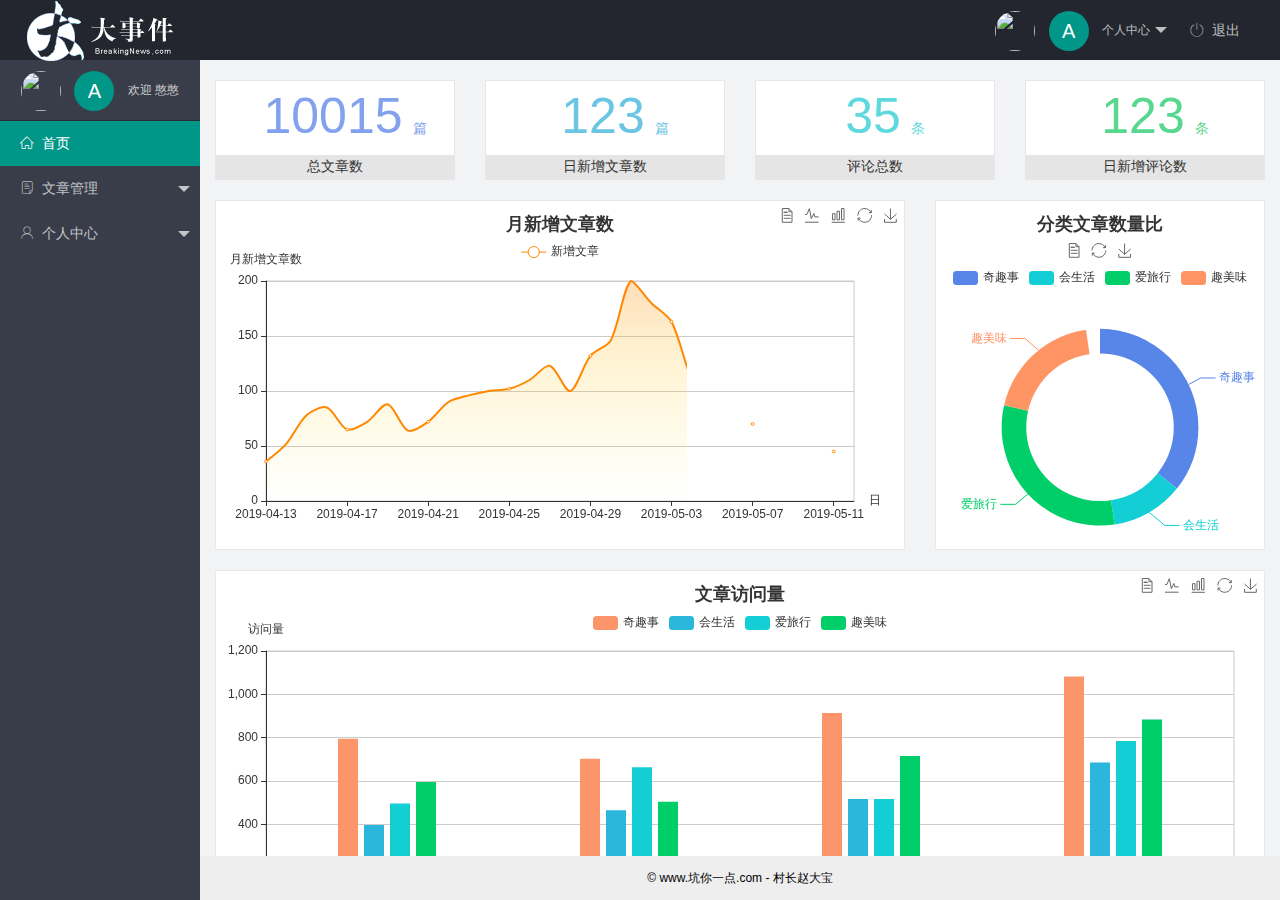
==== commit 4f85b62b: "'个人信息模块'" ====
--- a/index.html
+++ b/index.html
@@ -24,13 +24,18 @@
               个人中心
             </a>
             <dl class="layui-nav-child">
-              <dd><a href="">基本资料</a></dd>
-              <dd><a href="">头像修改</a></dd>
-              <dd><a href="">密码重置</a></dd>
+              <dd><a href="/user/user_info.html" target="fm"
+                >基本资料</a></dd>
+              <dd><a href="/user/user_avatar.html" target="fm"
+                >头像修改</a></dd>
+              <dd><a href="/user/user_pwd.html" target="fm"
+                >密码重置</a></dd>
             </dl>
           </li>
           <li class="layui-nav-item">
-            <a href="javascript:;" id="btnLogout"><span class="iconfont icon-tuichu"></span>退出</a>
+            <a href="javascript:;" id="btnLogout"
+              ><span class="iconfont icon-tuichu"></span>退出</a
+            >
           </li>
         </ul>
       </div>
@@ -42,12 +47,12 @@
             class="layui-nav layui-nav-tree lay-shrink='all'"
             lay-filter="test"
           >
-          <!-- 默认首页被选中 -->
-          <div  class="userinfo">
-            <img src="http://t.cn/RCzsdCq" class="layui-nav-img" />
-            <span class="text-avatar">A</span>
-            <span id="welcome">欢迎  憨憨</span>
-        </div>
+            <!-- 默认首页被选中 -->
+            <div class="userinfo">
+              <img src="http://t.cn/RCzsdCq" class="layui-nav-img" />
+              <span class="text-avatar">A</span>
+              <span id="welcome">欢迎 憨憨</span>
+            </div>
             <li class="layui-nav-item layui-this">
               <a href="/home/dashboard.html" target="fm"
                 ><span class="iconfont icon-home"></span>首页</a
@@ -81,18 +86,18 @@
               >
               <dl class="layui-nav-child">
                 <dd>
-                  <a href="javascript:;"
+                  <a href="/user/user_info.html" target="fm"
                     ><i class="layui-icon layui-icon-app"></i>基本资料</a
                   >
                 </dd>
                 <dd>
-                  <a href="javascript:;"
+                  <a href="/user/user_avatar.html" target="fm"
                     ><i class="layui-icon layui-icon-app"></i>更换头像</a
                   >
                 </dd>
                 <dd>
-                  <a href="javascript:;"
-                    ><i class="layui-icon layui-icon-app"></i>重置密码</a
+                  <a href="/user/user_pwd.html" target="fm"
+                    ><i class="layui-icon layui-icon-app"></i>修改密码</a
                   >
                 </dd>
               </dl>
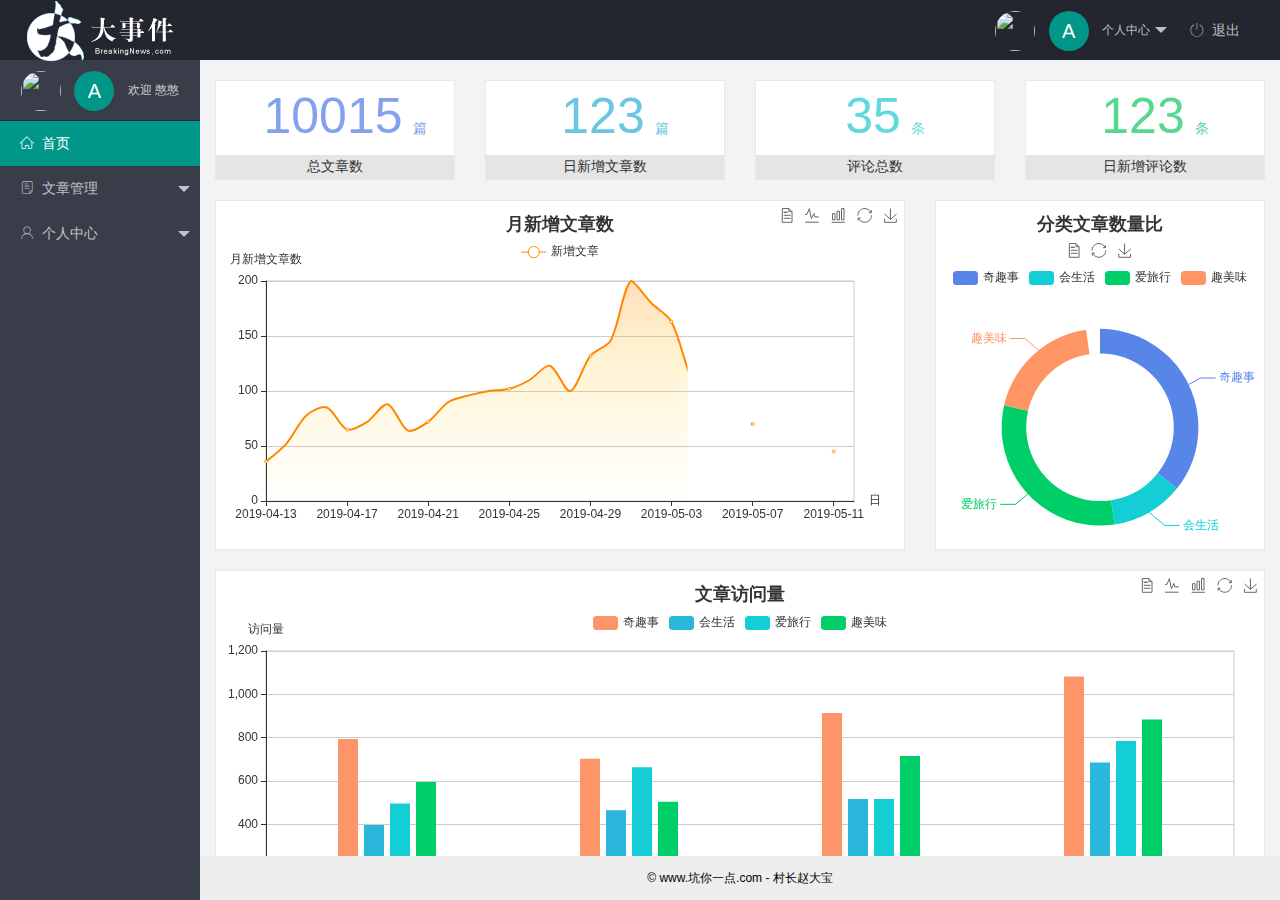
==== commit 59522823: "'artticle'" ====
--- a/index.html
+++ b/index.html
@@ -64,17 +64,17 @@
               >
               <dl class="layui-nav-child">
                 <dd>
-                  <a href="javascript:;"
+                  <a href="/article/art_cate.html" target="fm"
                     ><i class="layui-icon layui-icon-app"></i>文章类别</a
                   >
                 </dd>
                 <dd>
-                  <a href="javascript:;"
+                  <a href="/article/art_list.html" target="fm"
                     ><i class="layui-icon layui-icon-app"></i>文章列表</a
                   >
                 </dd>
                 <dd>
-                  <a href="javascript:;"
+                  <a href="/article/art_pub.html" target="fm"
                     ><i class="layui-icon layui-icon-app"></i>发布文章</a
                   >
                 </dd>
